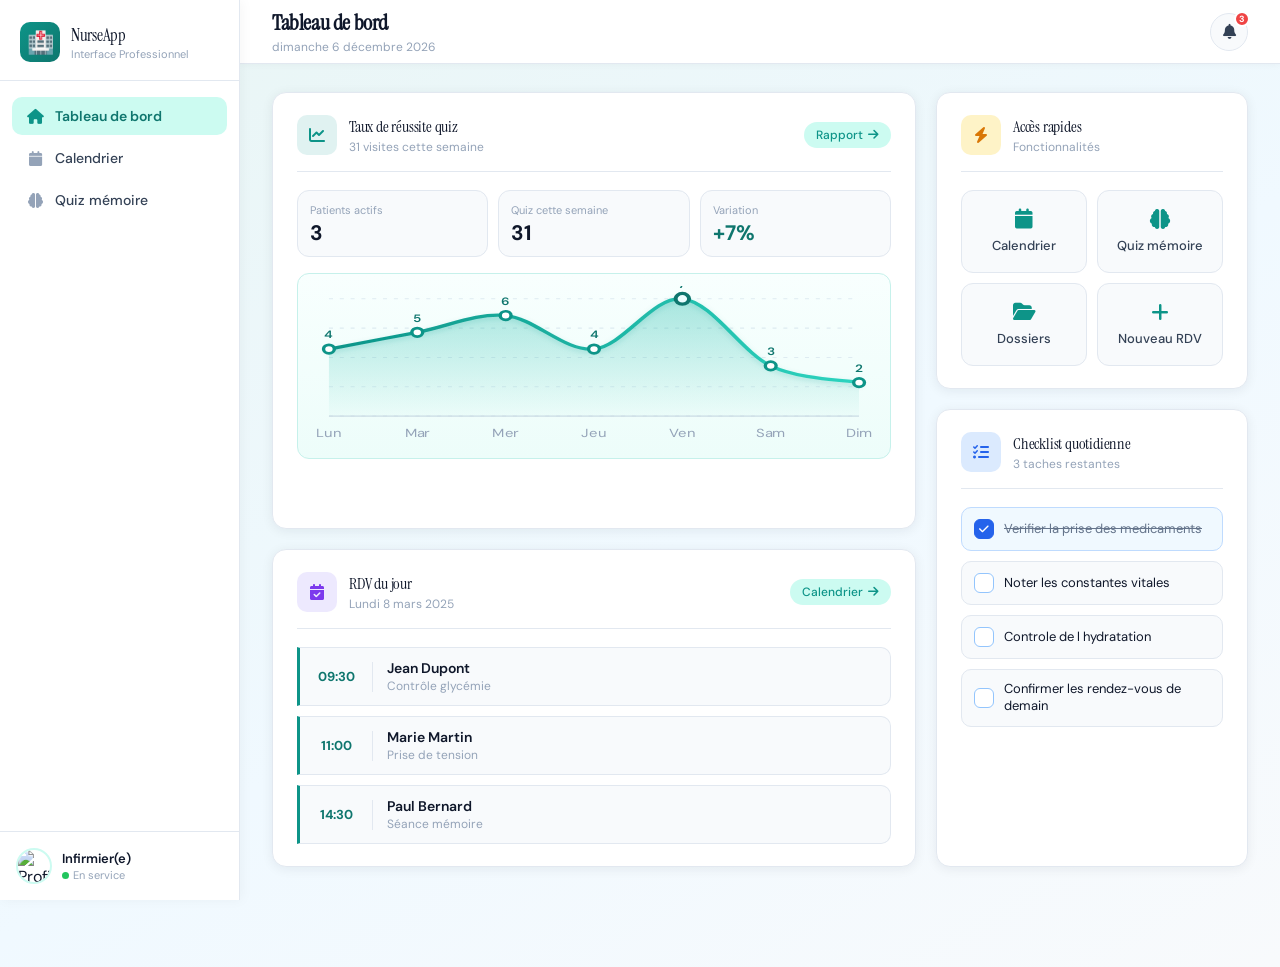
==== dashboard.html @ d8fa6f0f "feat: add patient dashboard with statistics, appointments, and checklist features - Implemented dash" ====
<!doctype html>
<html lang="fr">
  <head>
    <meta charset="UTF-8" />
    <meta name="viewport" content="width=device-width, initial-scale=1.0" />
    <title>Dashboard Infirmier</title>

    <!-- Font Awesome -->
    <link
      rel="stylesheet"
      href="https://cdnjs.cloudflare.com/ajax/libs/font-awesome/6.5.0/css/all.min.css"
    />

    <!-- Google Fonts -->
    <link
      href="https://fonts.googleapis.com/css2?family=Instrument+Serif:ital@0;1&family=DM+Sans:wght@300;400;500;600&display=swap"
      rel="stylesheet"
    />

    <!-- Styles -->
    <link rel="stylesheet" href="dashboard.css" />
    <script src="dashboard.js" defer></script>
  </head>
  <body>
    <!-- ══════════════════════════════════
       SIDEBAR (desktop)
  ══════════════════════════════════ -->
    <aside class="sidebar">
      <div class="sidebar-brand">
        <div class="brand-icon">🏥</div>
        <div>
          <div class="brand-name">NurseApp</div>
          <div class="brand-sub">Interface Professionnel</div>
        </div>
      </div>

      <nav class="sidebar-nav">
        <a class="nav-item active" onclick="goDashboard()">
          <i class="fa-solid fa-house"></i>
          <span>Tableau de bord</span>
        </a>
        <a class="nav-item" onclick="openCalendar()">
          <i class="fa-solid fa-calendar"></i>
          <span>Calendrier</span>
        </a>
        <a class="nav-item" onclick="openQuiz()">
          <i class="fa-solid fa-brain"></i>
          <span>Quiz mémoire</span>
        </a>
      </nav>

      <div class="sidebar-footer">
        <div class="nurse-profile">
          <img src="https://i.pravatar.cc/40?img=10" alt="Profil" />
          <div>
            <div class="nurse-name">Infirmier(e)</div>
            <div class="nurse-status">
              <span class="status-dot"></span>En service
            </div>
          </div>
        </div>
      </div>
    </aside>

    <!-- ══════════════════════════════════
       CONTENU PRINCIPAL
  ══════════════════════════════════ -->
    <div class="main-wrapper">
      <!-- Header -->
      <header class="top-header">
        <div class="header-left">
          <h1 class="page-title">Tableau de bord</h1>
          <div class="page-date" id="currentDate"></div>
        </div>
        <div class="header-right">
          <div class="notif-btn">
            <i class="fa-solid fa-bell"></i>
            <span class="notif-badge">3</span>
          </div>
        </div>
      </header>

      <!-- Contenu scrollable -->
      <main class="dashboard-content">
        <!-- ── Grille principale ── -->
        <div class="dashboard-grid">
          <!-- CARTE STATISTIQUES -->
          <div class="card card-patients">
            <div class="card-header">
              <div class="card-header-left">
                <div class="card-icon-wrap" style="background: #e0f2f1">
                  <i class="fa-solid fa-chart-line" style="color: #0d9488"></i>
                </div>
                <div>
                  <div class="card-title">Taux de réussite quiz</div>
                  <div class="card-sub" id="patientCount">
                    Suivi hebdomadaire
                  </div>
                </div>
              </div>
              <button class="card-action-btn" onclick="openPatientList()">
                Rapport <i class="fa-solid fa-arrow-right"></i>
              </button>
            </div>

            <div class="stats-card-body">
              <div class="stats-kpis">
                <div class="stats-kpi">
                  <div class="stats-kpi-label">Patients actifs</div>
                  <div class="stats-kpi-value" id="statsActivePatients">0</div>
                </div>
                <div class="stats-kpi">
                  <div class="stats-kpi-label">Quiz cette semaine</div>
                  <div class="stats-kpi-value" id="statsWeekVisits">0</div>
                </div>
                <div class="stats-kpi">
                  <div class="stats-kpi-label">Variation</div>
                  <div class="stats-kpi-value" id="statsTrend">0%</div>
                </div>
              </div>
              <div class="stats-graph-wrap">
                <svg
                  class="stats-graph"
                  id="statsGraph"
                  viewBox="0 0 420 150"
                  preserveAspectRatio="none"
                  aria-label="Graphique des visites hebdomadaires"
                >
                  <!-- injecte par JS -->
                </svg>
              </div>
            </div>
          </div>
          <!-- CARTE RDV DU JOUR -->
          <div class="card card-rdv">
            <div class="card-header">
              <div class="card-header-left">
                <div class="card-icon-wrap" style="background: #ede9fe">
                  <i
                    class="fa-solid fa-calendar-check"
                    style="color: #7c3aed"
                  ></i>
                </div>
                <div>
                  <div class="card-title">RDV du jour</div>
                  <div class="card-sub">Lundi 8 mars 2025</div>
                </div>
              </div>
              <button class="card-action-btn" onclick="openCalendar()">
                Calendrier <i class="fa-solid fa-arrow-right"></i>
              </button>
            </div>

            <div class="rdv-list" id="rdvList">
              <!-- injecté par JS -->
            </div>
          </div>

          <!-- CARTE ACCÈS RAPIDES -->
          <div class="card card-shortcuts">
            <div class="card-header">
              <div class="card-header-left">
                <div class="card-icon-wrap" style="background: #fef3c7">
                  <i class="fa-solid fa-bolt" style="color: #d97706"></i>
                </div>
                <div>
                  <div class="card-title">Accès rapides</div>
                  <div class="card-sub">Fonctionnalités</div>
                </div>
              </div>
            </div>
            <div class="shortcuts-grid">
              <button class="shortcut-btn" onclick="openCalendar()">
                <i class="fa-solid fa-calendar"></i>
                <span>Calendrier</span>
              </button>
              <button class="shortcut-btn" onclick="openQuiz()">
                <i class="fa-solid fa-brain"></i>
                <span>Quiz mémoire</span>
              </button>
              <button class="shortcut-btn" onclick="openPatientList()">
                <i class="fa-solid fa-folder-open"></i>
                <span>Dossiers</span>
              </button>
              <button class="shortcut-btn" onclick="openNewRdv()">
                <i class="fa-solid fa-plus"></i>
                <span>Nouveau RDV</span>
              </button>
            </div>
          </div>
          <!-- CARTE CHECKLIST -->
          <div class="card card-alertes">
            <div class="card-header">
              <div class="card-header-left">
                <div class="card-icon-wrap" style="background: #dbeafe">
                  <i class="fa-solid fa-list-check" style="color: #2563eb"></i>
                </div>
                <div>
                  <div class="card-title">Checklist quotidienne</div>
                  <div class="card-sub" id="checklistCount">
                    0 tache restante
                  </div>
                </div>
              </div>
            </div>
            <div class="checklist-list" id="checklistList">
              <!-- injecte par JS -->
            </div>
          </div>
        </div>
        <!-- /.dashboard-grid -->
      </main>
    </div>
    <!-- /.main-wrapper -->

    <!-- ══════════════════════════════════
       NAVIGATION MOBILE (bas d'écran)
  ══════════════════════════════════ -->
    <nav class="mobile-nav">
      <div class="mobile-nav-item active" onclick="goDashboard()">
        <i class="fa-solid fa-house"></i>
        <span>Accueil</span>
      </div>
      <div class="mobile-nav-item" onclick="openCalendar()">
        <i class="fa-solid fa-calendar"></i>
        <span>Calendrier</span>
      </div>
      <div class="mobile-nav-item" onclick="openQuiz()">
        <i class="fa-solid fa-brain"></i>
        <span>Quiz</span>
      </div>
      <div class="mobile-nav-item" onclick="openPatientList()">
        <i class="fa-solid fa-user-group"></i>
        <span>Patients</span>
      </div>
    </nav>

    <!-- Script -->
    <script src="dashboard.js"></script>
  </body>
</html>
---- dashboard.css ----
/* ══════════════════════════════════════════
   VARIABLES GLOBALES
══════════════════════════════════════════ */
:root {
  --teal:       #0d9488;
  --teal-light: #ccfbf1;
  --teal-dark:  #0f766e;
  --navy:       #0f172a;
  --slate:      #334155;
  --muted:      #94a3b8;
  --surface:    #f8fafc;
  --white:      #ffffff;
  --border:     #e2e8f0;
  --red:        #ef4444;
  --purple:     #7c3aed;
  --amber:      #d97706;
  --sidebar-w:  240px;
  --shadow:     0 2px 12px rgba(15,23,42,0.07);
  --shadow-lg:  0 8px 32px rgba(15,23,42,0.12);
  --radius:     14px;
}

/* ══════════════════════════════════════════
   RESET & BASE
══════════════════════════════════════════ */
*, *::before, *::after {
  box-sizing: border-box;
  margin: 0;
  padding: 0;
}

body {
  font-family: 'DM Sans', sans-serif;
  background: linear-gradient(150deg, #e8f5f4 0%, #f0f9ff 55%, #f8fafc 100%);
  min-height: 100vh;
  color: var(--navy);
  display: flex;
}

/* ══════════════════════════════════════════
   SIDEBAR
══════════════════════════════════════════ */
.sidebar {
  width: var(--sidebar-w);
  min-height: 100vh;
  background: var(--white);
  border-right: 1px solid var(--border);
  display: flex;
  flex-direction: column;
  position: fixed;
  top: 0;
  left: 0;
  z-index: 100;
  box-shadow: 2px 0 12px rgba(0,0,0,0.04);
}

/* Marque */
.sidebar-brand {
  display: flex;
  align-items: center;
  gap: 11px;
  padding: 22px 20px 18px;
  border-bottom: 1px solid var(--border);
}

.brand-icon {
  font-size: 22px;
  width: 40px;
  height: 40px;
  background: linear-gradient(135deg, var(--teal), var(--teal-dark));
  border-radius: 10px;
  display: flex;
  align-items: center;
  justify-content: center;
  flex-shrink: 0;
}

.brand-name {
  font-family: 'Instrument Serif', serif;
  font-size: 17px;
  color: var(--navy);
  letter-spacing: -0.3px;
}

.brand-sub {
  font-size: 11px;
  color: var(--muted);
  margin-top: 1px;
}

/* Navigation */
.sidebar-nav {
  flex: 1;
  padding: 16px 12px;
  display: flex;
  flex-direction: column;
  gap: 4px;
}

.nav-item {
  display: flex;
  align-items: center;
  gap: 11px;
  padding: 10px 14px;
  border-radius: 10px;
  font-size: 14px;
  font-weight: 500;
  color: var(--slate);
  cursor: pointer;
  transition: all 0.18s;
  text-decoration: none;
  border: none;
  background: none;
  width: 100%;
  font-family: 'DM Sans', sans-serif;
}
.nav-item i {
  font-size: 15px;
  width: 18px;
  text-align: center;
  color: var(--muted);
  transition: color 0.18s;
}
.nav-item:hover {
  background: var(--surface);
  color: var(--navy);
}
.nav-item:hover i { color: var(--slate); }
.nav-item.active {
  background: var(--teal-light);
  color: var(--teal-dark);
  font-weight: 600;
}
.nav-item.active i { color: var(--teal); }

/* Pied de sidebar */
.sidebar-footer {
  padding: 16px;
  border-top: 1px solid var(--border);
}

.nurse-profile {
  display: flex;
  align-items: center;
  gap: 10px;
}
.nurse-profile img {
  width: 36px;
  height: 36px;
  border-radius: 50%;
  object-fit: cover;
  border: 2px solid var(--teal-light);
}
.nurse-name {
  font-size: 13px;
  font-weight: 600;
  color: var(--navy);
}
.nurse-status {
  font-size: 11px;
  color: var(--muted);
  display: flex;
  align-items: center;
  gap: 4px;
  margin-top: 1px;
}
.status-dot {
  width: 7px;
  height: 7px;
  border-radius: 50%;
  background: #22c55e;
  display: inline-block;
}

/* ══════════════════════════════════════════
   WRAPPER PRINCIPAL
══════════════════════════════════════════ */
.main-wrapper {
  margin-left: var(--sidebar-w);
  flex: 1;
  display: flex;
  flex-direction: column;
  min-height: 100vh;
}

/* ══════════════════════════════════════════
   HEADER
══════════════════════════════════════════ */
.top-header {
  background: var(--white);
  border-bottom: 1px solid var(--border);
  height: 64px;
  padding: 0 32px;
  display: flex;
  align-items: center;
  justify-content: space-between;
  position: sticky;
  top: 0;
  z-index: 50;
  box-shadow: 0 1px 8px rgba(0,0,0,0.04);
}

.page-title {
  font-family: 'Instrument Serif', serif;
  font-size: 22px;
  color: var(--navy);
  letter-spacing: -0.4px;
}

.page-date {
  font-size: 12px;
  color: var(--muted);
  margin-top: 2px;
}

.notif-btn {
  position: relative;
  width: 38px;
  height: 38px;
  background: var(--surface);
  border: 1px solid var(--border);
  border-radius: 50%;
  display: flex;
  align-items: center;
  justify-content: center;
  cursor: pointer;
  font-size: 15px;
  color: var(--slate);
  transition: all 0.18s;
}
.notif-btn:hover {
  background: var(--teal-light);
  border-color: var(--teal);
  color: var(--teal);
}
.notif-badge {
  position: absolute;
  top: -3px;
  right: -3px;
  width: 16px;
  height: 16px;
  background: var(--red);
  color: white;
  border-radius: 50%;
  font-size: 9px;
  font-weight: 700;
  display: flex;
  align-items: center;
  justify-content: center;
  border: 2px solid var(--white);
}

/* ══════════════════════════════════════════
   CONTENU DU DASHBOARD
══════════════════════════════════════════ */
.dashboard-content {
  flex: 1;
  padding: 28px 32px 100px;
  display: flex;
  flex-direction: column;
  gap: 24px;
}

/* ── Rangée de stats ── */
.stats-row {
  display: grid;
  grid-template-columns: repeat(4, 1fr);
  gap: 14px;
}

.stat-pill {
  background: var(--white);
  border: 1px solid var(--border);
  border-radius: var(--radius);
  padding: 16px 18px;
  display: flex;
  align-items: center;
  gap: 14px;
  box-shadow: var(--shadow);
  animation: fadeUp 0.4s ease both;
  transition: box-shadow 0.2s, transform 0.2s;
}
.stat-pill:hover {
  box-shadow: var(--shadow-lg);
  transform: translateY(-2px);
}
.stat-pill:nth-child(1) { animation-delay: 0.05s; }
.stat-pill:nth-child(2) { animation-delay: 0.10s; }
.stat-pill:nth-child(3) { animation-delay: 0.15s; }
.stat-pill:nth-child(4) { animation-delay: 0.20s; }

.stat-pill-icon {
  width: 42px;
  height: 42px;
  border-radius: 10px;
  display: flex;
  align-items: center;
  justify-content: center;
  font-size: 16px;
  flex-shrink: 0;
}
.stat-pill-value {
  font-size: 22px;
  font-weight: 700;
  color: var(--navy);
  line-height: 1;
}
.stat-pill-label {
  font-size: 11px;
  color: var(--muted);
  margin-top: 3px;
}

/* ── Grille des cartes ── */
.dashboard-grid {
  display: grid;
  grid-template-columns: repeat(6, minmax(0, 1fr));
  grid-auto-rows: minmax(120px, auto);
  gap: 20px;
  grid-auto-flow: dense;
}

.card-patients {
  grid-column: span 4;
  grid-row: span 2;
}

.card-rdv {
  grid-column: span 4;
}

.card-shortcuts {
  grid-column: span 2;
}

.card-alertes {
  grid-column: span 2;
  grid-row: span 2;
}

/* ══════════════════════════════════════════
   CARTES GÉNÉRIQUES
══════════════════════════════════════════ */
.card {
  background: var(--white);
  border: 1px solid var(--border);
  border-radius: var(--radius);
  box-shadow: var(--shadow);
  padding: 22px 24px;
  animation: fadeUp 0.45s ease both;
  transition: box-shadow 0.2s;
}
.card:hover { box-shadow: var(--shadow-lg); }

.card-patients    { animation-delay: 0.10s; }
.card-rdv         { animation-delay: 0.15s; }
.card-shortcuts   { animation-delay: 0.20s; }
.card-alertes     { animation-delay: 0.25s; }

@keyframes fadeUp {
  from { opacity: 0; transform: translateY(18px); }
  to   { opacity: 1; transform: none; }
}

/* En-tête de carte */
.card-header {
  display: flex;
  align-items: center;
  justify-content: space-between;
  margin-bottom: 18px;
  padding-bottom: 16px;
  border-bottom: 1px solid var(--border);
}
.card-header-left {
  display: flex;
  align-items: center;
  gap: 12px;
}
.card-icon-wrap {
  width: 40px;
  height: 40px;
  border-radius: 10px;
  display: flex;
  align-items: center;
  justify-content: center;
  font-size: 16px;
  flex-shrink: 0;
}
.card-title {
  font-family: 'Instrument Serif', serif;
  font-size: 16px;
  color: var(--navy);
  letter-spacing: -0.2px;
}
.card-sub {
  font-size: 12px;
  color: var(--muted);
  margin-top: 2px;
}

.card-action-btn {
  display: inline-flex;
  align-items: center;
  gap: 5px;
  font-family: 'DM Sans', sans-serif;
  font-size: 12px;
  font-weight: 500;
  color: var(--teal);
  background: var(--teal-light);
  border: none;
  border-radius: 20px;
  padding: 5px 12px;
  cursor: pointer;
  transition: all 0.18s;
}
.card-action-btn:hover {
  background: var(--teal);
  color: white;
}

/* ══════════════════════════════════════════
   CARTE PATIENTS
══════════════════════════════════════════ */
.patient-list {
  display: flex;
  flex-direction: column;
  gap: 10px;
}

.patient-item {
  display: flex;
  align-items: center;
  gap: 12px;
  padding: 11px 14px;
  background: var(--surface);
  border: 1px solid var(--border);
  border-radius: 10px;
  cursor: pointer;
  transition: all 0.18s;
}
.patient-item:hover {
  background: var(--teal-light);
  border-color: var(--teal);
  transform: translateX(3px);
}

.patient-item img {
  width: 38px;
  height: 38px;
  border-radius: 50%;
  object-fit: cover;
  border: 2px solid var(--white);
  box-shadow: 0 1px 4px rgba(0,0,0,0.1);
  flex-shrink: 0;
}

.patient-item-info { flex: 1; }
.patient-item-name {
  font-size: 14px;
  font-weight: 600;
  color: var(--navy);
}
.patient-item-detail {
  font-size: 12px;
  color: var(--muted);
  margin-top: 1px;
}

.patient-item-badge {
  font-size: 11px;
  font-weight: 500;
  padding: 3px 9px;
  border-radius: 20px;
  background: var(--teal-light);
  color: var(--teal-dark);
  flex-shrink: 0;
}

/* ══════════════════════════════════════════
   CARTE RDV
══════════════════════════════════════════ */
.rdv-list {
  display: flex;
  flex-direction: column;
  gap: 10px;
}

.rdv-item {
  display: flex;
  align-items: center;
  gap: 14px;
  padding: 11px 14px;
  background: var(--surface);
  border: 1px solid var(--border);
  border-left: 3px solid var(--teal);
  border-radius: 0 10px 10px 0;
  transition: all 0.18s;
}
.rdv-item:hover {
  background: var(--teal-light);
  transform: translateX(3px);
}

.rdv-time {
  font-size: 13px;
  font-weight: 700;
  color: var(--teal-dark);
  min-width: 44px;
  text-align: center;
}

.rdv-divider {
  width: 1px;
  height: 30px;
  background: var(--border);
  flex-shrink: 0;
}

.rdv-info { flex: 1; }
.rdv-patient {
  font-size: 14px;
  font-weight: 600;
  color: var(--navy);
}
.rdv-type {
  font-size: 12px;
  color: var(--muted);
  margin-top: 1px;
}

/* ══════════════════════════════════════════
   CARTE ACCÈS RAPIDES
══════════════════════════════════════════ */
.shortcuts-grid {
  display: grid;
  grid-template-columns: 1fr 1fr;
  gap: 10px;
}

.shortcut-btn {
  display: flex;
  flex-direction: column;
  align-items: center;
  justify-content: center;
  gap: 8px;
  padding: 18px 10px;
  background: var(--surface);
  border: 1px solid var(--border);
  border-radius: 12px;
  cursor: pointer;
  font-family: 'DM Sans', sans-serif;
  font-size: 13px;
  font-weight: 500;
  color: var(--slate);
  transition: all 0.18s;
}
.shortcut-btn i {
  font-size: 20px;
  color: var(--teal);
  transition: transform 0.2s;
}
.shortcut-btn:hover {
  background: var(--teal-light);
  border-color: var(--teal);
  color: var(--teal-dark);
}
.shortcut-btn:hover i {
  transform: scale(1.15);
}

/* ══════════════════════════════════════════
   CARTE ALERTES
══════════════════════════════════════════ */
.alerte-list {
  display: flex;
  flex-direction: column;
  gap: 10px;
}

.alerte-item {
  display: flex;
  align-items: flex-start;
  gap: 12px;
  padding: 12px 14px;
  border-radius: 10px;
  border: 1px solid;
}
.alerte-item.alerte-rouge {
  background: #fef2f2;
  border-color: #fecaca;
}
.alerte-item.alerte-amber {
  background: #fffbeb;
  border-color: #fde68a;
}

.alerte-dot {
  width: 8px;
  height: 8px;
  border-radius: 50%;
  flex-shrink: 0;
  margin-top: 5px;
}
.alerte-rouge .alerte-dot { background: var(--red); }
.alerte-amber .alerte-dot { background: var(--amber); }

.alerte-text {
  font-size: 13px;
  font-weight: 600;
  color: var(--navy);
}
.alerte-sub {
  font-size: 12px;
  color: var(--muted);
  margin-top: 2px;
}

/* ══════════════════════════════════════════
   NAVIGATION MOBILE
══════════════════════════════════════════ */
.mobile-nav {
  display: none;
  position: fixed;
  bottom: 0;
  left: 0;
  right: 0;
  background: var(--white);
  border-top: 1px solid var(--border);
  padding: 10px 0 env(safe-area-inset-bottom, 10px);
  z-index: 200;
  box-shadow: 0 -4px 20px rgba(0,0,0,0.08);
}

.mobile-nav-item {
  display: flex;
  flex-direction: column;
  align-items: center;
  gap: 3px;
  padding: 6px 12px;
  cursor: pointer;
  font-size: 10px;
  font-weight: 500;
  color: var(--muted);
  transition: color 0.18s;
  flex: 1;
}
.mobile-nav-item i {
  font-size: 18px;
  transition: transform 0.2s;
}
.mobile-nav-item.active { color: var(--teal); }
.mobile-nav-item:active i { transform: scale(0.9); }

/* ══════════════════════════════════════════
   RESPONSIVE
══════════════════════════════════════════ */
@media (max-width: 900px) {
  .stats-row {
    grid-template-columns: repeat(2, 1fr);
  }
  .dashboard-grid {
    grid-template-columns: repeat(4, minmax(0, 1fr));
  }
  .card-patients,
  .card-rdv {
    grid-column: span 4;
    grid-row: span 1;
  }
  .card-shortcuts,
  .card-alertes {
    grid-column: span 2;
    grid-row: span 1;
  }
}

@media (max-width: 640px) {
  .sidebar { display: none; }

  .main-wrapper { margin-left: 0; }

  .top-header { padding: 0 16px; }

  .dashboard-content {
    padding: 20px 16px 90px;
  }

  .stats-row {
    grid-template-columns: repeat(2, 1fr);
    gap: 10px;
  }

  .dashboard-grid {
    grid-template-columns: 1fr;
  }

  .card-patients,
  .card-rdv,
  .card-shortcuts,
  .card-alertes {
    grid-column: span 1;
    grid-row: span 1;
  }

  .mobile-nav {
    display: flex;
  }
}

/* Statistics card */
.stats-card-body {
  display: flex;
  flex-direction: column;
  gap: 16px;
}

.stats-kpis {
  display: grid;
  grid-template-columns: repeat(3, minmax(0, 1fr));
  gap: 10px;
}

.stats-kpi {
  background: var(--surface);
  border: 1px solid var(--border);
  border-radius: 12px;
  padding: 12px;
}

.stats-kpi-label {
  font-size: 11px;
  color: var(--muted);
}

.stats-kpi-value {
  font-size: 21px;
  font-weight: 700;
  color: var(--navy);
  margin-top: 6px;
  line-height: 1;
}

.stats-kpi-value.positive {
  color: var(--teal-dark);
}

.stats-graph-wrap {
  background: linear-gradient(180deg, #f8fffe 0%, #edfdfa 100%);
  border: 1px solid #c6f1eb;
  border-radius: 12px;
  padding: 12px;
}

.stats-graph {
  width: 100%;
  height: 160px;
  display: block;
}

.stats-grid-line {
  stroke: #deebf1;
  stroke-width: 1;
  stroke-dasharray: 3 5;
}

.stats-area {
  fill: url(#statsAreaGradient);
}

.stats-baseline {
  stroke: #cddce5;
  stroke-width: 1.1;
}

.stats-line {
  fill: none;
  stroke: url(#statsLineGradient);
  stroke-width: 3;
  stroke-linecap: round;
  stroke-linejoin: round;
  filter: url(#statsLineGlow);
  stroke-dasharray: 520;
  stroke-dashoffset: 520;
  animation: drawLine 1.2s ease forwards;
}

.stats-point {
  fill: var(--white);
  stroke: var(--teal);
  stroke-width: 2.5;
}

.stats-point-peak {
  fill: #ecfeff;
  stroke: #0f766e;
  stroke-width: 3;
}

.stats-value {
  fill: #0f766e;
  font-size: 10px;
  font-weight: 600;
  font-family: 'DM Sans', sans-serif;
}

.stats-label {
  fill: var(--muted);
  font-size: 11px;
  font-family: 'DM Sans', sans-serif;
}

@keyframes drawLine {
  to {
    stroke-dashoffset: 0;
  }
}

@media (max-width: 900px) {
  .stats-kpis {
    grid-template-columns: repeat(3, minmax(0, 1fr));
  }
}

@media (max-width: 640px) {
  .stats-kpis {
    grid-template-columns: 1fr;
  }
}

/* Checklist quotidienne */
.checklist-list {
  display: flex;
  flex-direction: column;
  gap: 10px;
}

.checklist-item {
  display: flex;
  align-items: center;
  gap: 10px;
  padding: 11px 12px;
  border: 1px solid var(--border);
  border-radius: 10px;
  background: var(--surface);
  cursor: pointer;
  transition: all 0.18s;
}

.checklist-item:hover {
  border-color: #93c5fd;
  background: #eff6ff;
}

.checklist-item input {
  position: absolute;
  opacity: 0;
  pointer-events: none;
}

.checklist-mark {
  width: 20px;
  height: 20px;
  border-radius: 6px;
  border: 1.5px solid #93c5fd;
  color: transparent;
  background: #ffffff;
  display: inline-flex;
  align-items: center;
  justify-content: center;
  font-size: 11px;
  flex-shrink: 0;
  transition: all 0.18s;
}

.checklist-text {
  font-size: 13px;
  color: var(--navy);
  line-height: 1.3;
}

.checklist-item.done {
  border-color: #bfdbfe;
  background: #f0f9ff;
}

.checklist-item.done .checklist-mark {
  background: #2563eb;
  border-color: #2563eb;
  color: #ffffff;
}

.checklist-item.done .checklist-text {
  color: #64748b;
  text-decoration: line-through;
}
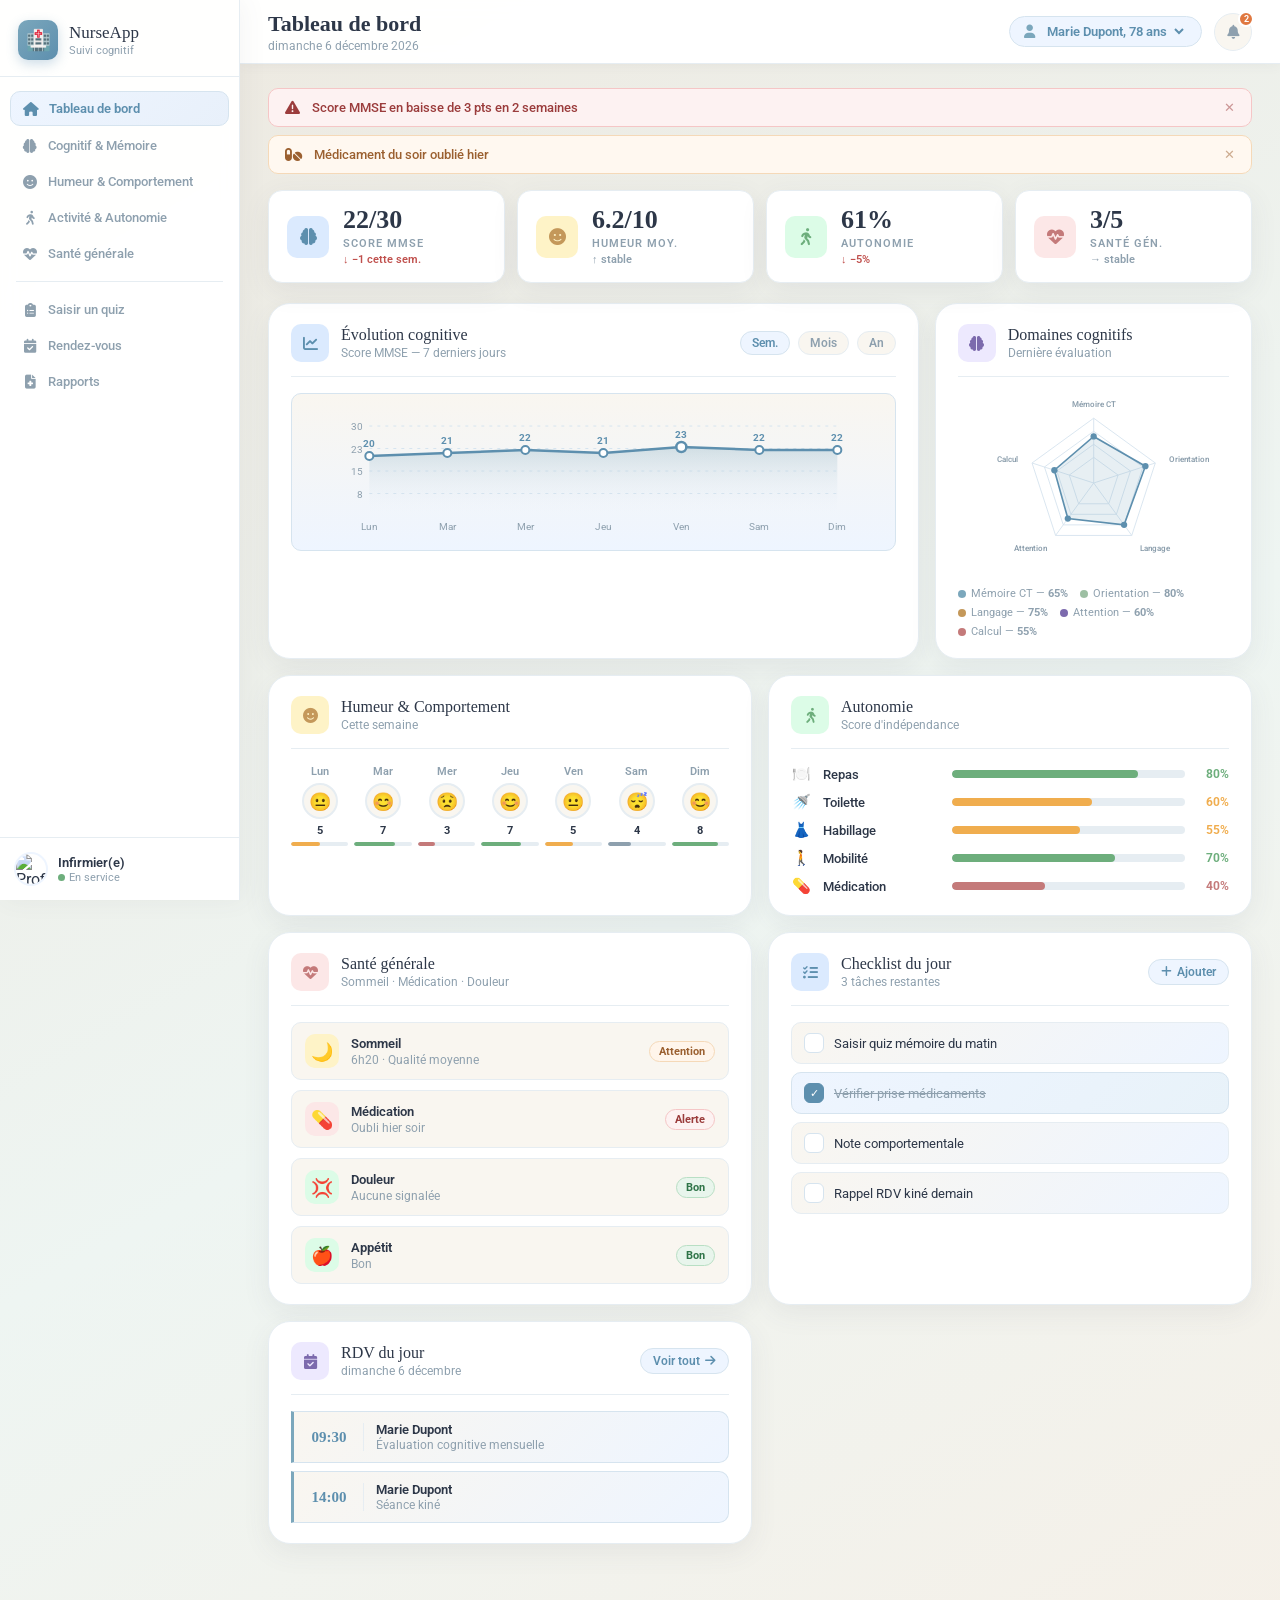
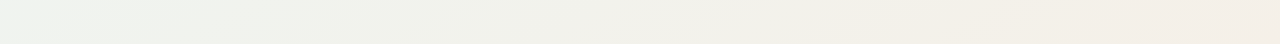
==== commit eea71f36: "init commit" ====
--- a/dashboard.html
+++ b/dashboard.html
@@ -1,241 +1,307 @@
 <!doctype html>
 <html lang="fr">
-  <head>
-    <meta charset="UTF-8" />
-    <meta name="viewport" content="width=device-width, initial-scale=1.0" />
-    <title>Dashboard Infirmier</title>
-
-    <!-- Font Awesome -->
-    <link
-      rel="stylesheet"
-      href="https://cdnjs.cloudflare.com/ajax/libs/font-awesome/6.5.0/css/all.min.css"
-    />
-
-    <!-- Google Fonts -->
-    <link
-      href="https://fonts.googleapis.com/css2?family=Instrument+Serif:ital@0;1&family=DM+Sans:wght@300;400;500;600&display=swap"
-      rel="stylesheet"
-    />
-
-    <!-- Styles -->
-    <link rel="stylesheet" href="dashboard.css" />
-    <script src="dashboard.js" defer></script>
-  </head>
-  <body>
-    <!-- ══════════════════════════════════
-       SIDEBAR (desktop)
+<head>
+  <meta charset="UTF-8" />
+  <meta name="viewport" content="width=device-width, initial-scale=1.0" />
+  <title>NurseApp — Suivi Patient</title>
+  <link rel="stylesheet" href="https://cdnjs.cloudflare.com/ajax/libs/font-awesome/6.5.0/css/all.min.css" />
+  <link href="https://fonts.googleapis.com/css2?family=Roboto:wght@400;500;600;700&display=swap" rel="stylesheet" />
+  <link rel="stylesheet" href="dashboard.css" />
+</head>
+<body>
+
+  <!-- ══════════════════════════════════
+       SIDEBAR
   ══════════════════════════════════ -->
-    <aside class="sidebar">
-      <div class="sidebar-brand">
-        <div class="brand-icon">🏥</div>
+  <aside class="sidebar">
+    <div class="sidebar-brand">
+      <div class="brand-icon">🏥</div>
+      <div>
+        <div class="brand-name">NurseApp</div>
+        <div class="brand-sub">Suivi cognitif</div>
+      </div>
+    </div>
+
+    <nav class="sidebar-nav">
+      <a class="nav-item active" onclick="showSection('dashboard')">
+        <i class="fa-solid fa-house"></i><span>Tableau de bord</span>
+      </a>
+      <a class="nav-item" onclick="showSection('cognitif')">
+        <i class="fa-solid fa-brain"></i><span>Cognitif & Mémoire</span>
+      </a>
+      <a class="nav-item" onclick="showSection('humeur')">
+        <i class="fa-solid fa-face-smile"></i><span>Humeur & Comportement</span>
+      </a>
+      <a class="nav-item" onclick="showSection('activite')">
+        <i class="fa-solid fa-person-walking"></i><span>Activité & Autonomie</span>
+      </a>
+      <a class="nav-item" onclick="showSection('sante')">
+        <i class="fa-solid fa-heart-pulse"></i><span>Santé générale</span>
+      </a>
+      <div class="nav-separator"></div>
+      <a class="nav-item" onclick="showSection('quiz')">
+        <i class="fa-solid fa-clipboard-list"></i><span>Saisir un quiz</span>
+      </a>
+      <a class="nav-item" onclick="showSection('rdv')">
+        <i class="fa-solid fa-calendar-check"></i><span>Rendez-vous</span>
+      </a>
+      <a class="nav-item" onclick="showSection('rapports')">
+        <i class="fa-solid fa-file-medical"></i><span>Rapports</span>
+      </a>
+    </nav>
+
+    <div class="sidebar-footer">
+      <div class="nurse-profile">
+        <img src="https://i.pravatar.cc/40?img=10" alt="Profil" />
         <div>
-          <div class="brand-name">NurseApp</div>
-          <div class="brand-sub">Interface Professionnel</div>
+          <div class="nurse-name">Infirmier(e)</div>
+          <div class="nurse-status"><span class="status-dot"></span>En service</div>
         </div>
       </div>
-
-      <nav class="sidebar-nav">
-        <a class="nav-item active" onclick="goDashboard()">
-          <i class="fa-solid fa-house"></i>
-          <span>Tableau de bord</span>
-        </a>
-        <a class="nav-item" onclick="openCalendar()">
-          <i class="fa-solid fa-calendar"></i>
-          <span>Calendrier</span>
-        </a>
-        <a class="nav-item" onclick="openQuiz()">
-          <i class="fa-solid fa-brain"></i>
-          <span>Quiz mémoire</span>
-        </a>
-      </nav>
-
-      <div class="sidebar-footer">
-        <div class="nurse-profile">
-          <img src="https://i.pravatar.cc/40?img=10" alt="Profil" />
-          <div>
-            <div class="nurse-name">Infirmier(e)</div>
-            <div class="nurse-status">
-              <span class="status-dot"></span>En service
-            </div>
-          </div>
-        </div>
-      </div>
-    </aside>
-
-    <!-- ══════════════════════════════════
+    </div>
+  </aside>
+
+  <!-- ══════════════════════════════════
        CONTENU PRINCIPAL
   ══════════════════════════════════ -->
-    <div class="main-wrapper">
-      <!-- Header -->
-      <header class="top-header">
-        <div class="header-left">
-          <h1 class="page-title">Tableau de bord</h1>
-          <div class="page-date" id="currentDate"></div>
-        </div>
-        <div class="header-right">
-          <div class="notif-btn">
-            <i class="fa-solid fa-bell"></i>
-            <span class="notif-badge">3</span>
-          </div>
-        </div>
-      </header>
-
-      <!-- Contenu scrollable -->
-      <main class="dashboard-content">
-        <!-- ── Grille principale ── -->
-        <div class="dashboard-grid">
-          <!-- CARTE STATISTIQUES -->
-          <div class="card card-patients">
-            <div class="card-header">
-              <div class="card-header-left">
-                <div class="card-icon-wrap" style="background: #e0f2f1">
-                  <i class="fa-solid fa-chart-line" style="color: #0d9488"></i>
-                </div>
-                <div>
-                  <div class="card-title">Taux de réussite quiz</div>
-                  <div class="card-sub" id="patientCount">
-                    Suivi hebdomadaire
-                  </div>
-                </div>
-              </div>
-              <button class="card-action-btn" onclick="openPatientList()">
-                Rapport <i class="fa-solid fa-arrow-right"></i>
+  <div class="main-wrapper">
+    <header class="top-header">
+      <div class="header-left">
+        <h1 class="page-title" id="pageTitle">Tableau de bord</h1>
+        <div class="page-date" id="currentDate"></div>
+      </div>
+      <div class="header-right" style="display:flex;align-items:center;gap:12px">
+        <!-- Sélecteur patient -->
+        <div class="patient-selector">
+          <i class="fa-solid fa-user" style="color:var(--blue);font-size:13px"></i>
+          <select id="patientSelect" onchange="selectPatient(this.value)">
+            <option value="0">Marie Dupont, 78 ans</option>
+            <option value="1">Jean Martin, 82 ans</option>
+            <option value="2">Yvette Bonnet, 74 ans</option>
+          </select>
+        </div>
+        <div class="notif-btn" id="notifBtn">
+          <i class="fa-solid fa-bell"></i>
+          <span class="notif-badge" id="notifCount">3</span>
+        </div>
+      </div>
+    </header>
+
+    <main class="dashboard-content">
+
+      <!-- ═══ SECTION DASHBOARD ═══ -->
+      <section id="sec-dashboard" class="section active">
+
+        <!-- Bandeau alertes -->
+        <div class="alert-banner" id="alertBanner"></div>
+
+        <!-- KPIs globaux -->
+        <div class="kpi-row" id="kpiRow"></div>
+
+        <!-- Grille principale -->
+        <div class="main-grid">
+
+          <!-- Graphique cognitif -->
+          <div class="card span-4">
+            <div class="card-header">
+              <div class="card-header-left">
+                <div class="card-icon-wrap" style="background:#dbeafe">
+                  <i class="fa-solid fa-chart-line" style="color:#5d8fae"></i>
+                </div>
+                <div>
+                  <div class="card-title">Évolution cognitive</div>
+                  <div class="card-sub">Score MMSE — 7 derniers jours</div>
+                </div>
+              </div>
+              <div style="display:flex;gap:8px">
+                <button class="period-btn active" onclick="setPeriod('week',this)">Sem.</button>
+                <button class="period-btn" onclick="setPeriod('month',this)">Mois</button>
+                <button class="period-btn" onclick="setPeriod('year',this)">An</button>
+              </div>
+            </div>
+            <div class="stats-graph-wrap">
+              <svg class="stats-graph" id="cogGraph" viewBox="0 0 520 140" aria-label="Évolution score cognitif"></svg>
+            </div>
+          </div>
+
+          <!-- Radar domaines cognitifs -->
+          <div class="card span-2">
+            <div class="card-header">
+              <div class="card-header-left">
+                <div class="card-icon-wrap" style="background:#ede9fe">
+                  <i class="fa-solid fa-brain" style="color:#7c6aad"></i>
+                </div>
+                <div>
+                  <div class="card-title">Domaines cognitifs</div>
+                  <div class="card-sub">Dernière évaluation</div>
+                </div>
+              </div>
+            </div>
+            <svg id="radarChart" viewBox="0 0 200 200" style="width:100%;max-height:180px"></svg>
+            <div class="radar-legend" id="radarLegend"></div>
+          </div>
+
+          <!-- Humeur semaine -->
+          <div class="card span-3">
+            <div class="card-header">
+              <div class="card-header-left">
+                <div class="card-icon-wrap" style="background:#fef3c7">
+                  <i class="fa-solid fa-face-smile" style="color:#c4985a"></i>
+                </div>
+                <div>
+                  <div class="card-title">Humeur & Comportement</div>
+                  <div class="card-sub">Cette semaine</div>
+                </div>
+              </div>
+            </div>
+            <div class="mood-week" id="moodWeek"></div>
+          </div>
+
+          <!-- Autonomie / jauge -->
+          <div class="card span-3">
+            <div class="card-header">
+              <div class="card-header-left">
+                <div class="card-icon-wrap" style="background:#dcfce7">
+                  <i class="fa-solid fa-person-walking" style="color:#6dae7c"></i>
+                </div>
+                <div>
+                  <div class="card-title">Autonomie</div>
+                  <div class="card-sub">Score d'indépendance</div>
+                </div>
+              </div>
+            </div>
+            <div class="autonomy-grid" id="autonomyGrid"></div>
+          </div>
+
+          <!-- Santé générale -->
+          <div class="card span-3">
+            <div class="card-header">
+              <div class="card-header-left">
+                <div class="card-icon-wrap" style="background:#fce7e7">
+                  <i class="fa-solid fa-heart-pulse" style="color:#c47a7a"></i>
+                </div>
+                <div>
+                  <div class="card-title">Santé générale</div>
+                  <div class="card-sub">Sommeil · Médication · Douleur</div>
+                </div>
+              </div>
+            </div>
+            <div class="health-list" id="healthList"></div>
+          </div>
+
+          <!-- Checklist + Notes -->
+          <div class="card span-3">
+            <div class="card-header">
+              <div class="card-header-left">
+                <div class="card-icon-wrap" style="background:#dbeafe">
+                  <i class="fa-solid fa-list-check" style="color:#5d8fae"></i>
+                </div>
+                <div>
+                  <div class="card-title">Checklist du jour</div>
+                  <div class="card-sub" id="checklistSub">—</div>
+                </div>
+              </div>
+              <button class="card-action-btn" onclick="addChecklist()">
+                <i class="fa-solid fa-plus"></i> Ajouter
               </button>
             </div>
-
-            <div class="stats-card-body">
-              <div class="stats-kpis">
-                <div class="stats-kpi">
-                  <div class="stats-kpi-label">Patients actifs</div>
-                  <div class="stats-kpi-value" id="statsActivePatients">0</div>
-                </div>
-                <div class="stats-kpi">
-                  <div class="stats-kpi-label">Quiz cette semaine</div>
-                  <div class="stats-kpi-value" id="statsWeekVisits">0</div>
-                </div>
-                <div class="stats-kpi">
-                  <div class="stats-kpi-label">Variation</div>
-                  <div class="stats-kpi-value" id="statsTrend">0%</div>
-                </div>
-              </div>
-              <div class="stats-graph-wrap">
-                <svg
-                  class="stats-graph"
-                  id="statsGraph"
-                  viewBox="0 0 420 150"
-                  preserveAspectRatio="none"
-                  aria-label="Graphique des visites hebdomadaires"
-                >
-                  <!-- injecte par JS -->
-                </svg>
-              </div>
-            </div>
-          </div>
-          <!-- CARTE RDV DU JOUR -->
-          <div class="card card-rdv">
-            <div class="card-header">
-              <div class="card-header-left">
-                <div class="card-icon-wrap" style="background: #ede9fe">
-                  <i
-                    class="fa-solid fa-calendar-check"
-                    style="color: #7c3aed"
-                  ></i>
+            <div class="checklist-list" id="checklistList"></div>
+          </div>
+
+          <!-- RDV du jour -->
+          <div class="card span-3">
+            <div class="card-header">
+              <div class="card-header-left">
+                <div class="card-icon-wrap" style="background:#ede9fe">
+                  <i class="fa-solid fa-calendar-check" style="color:#7c6aad"></i>
                 </div>
                 <div>
                   <div class="card-title">RDV du jour</div>
-                  <div class="card-sub">Lundi 8 mars 2025</div>
-                </div>
-              </div>
-              <button class="card-action-btn" onclick="openCalendar()">
-                Calendrier <i class="fa-solid fa-arrow-right"></i>
+                  <div class="card-sub" id="rdvDate">—</div>
+                </div>
+              </div>
+              <button class="card-action-btn" onclick="showSection('rdv')">
+                Voir tout <i class="fa-solid fa-arrow-right"></i>
               </button>
             </div>
-
-            <div class="rdv-list" id="rdvList">
-              <!-- injecté par JS -->
-            </div>
-          </div>
-
-          <!-- CARTE ACCÈS RAPIDES -->
-          <div class="card card-shortcuts">
-            <div class="card-header">
-              <div class="card-header-left">
-                <div class="card-icon-wrap" style="background: #fef3c7">
-                  <i class="fa-solid fa-bolt" style="color: #d97706"></i>
-                </div>
-                <div>
-                  <div class="card-title">Accès rapides</div>
-                  <div class="card-sub">Fonctionnalités</div>
-                </div>
-              </div>
-            </div>
-            <div class="shortcuts-grid">
-              <button class="shortcut-btn" onclick="openCalendar()">
-                <i class="fa-solid fa-calendar"></i>
-                <span>Calendrier</span>
-              </button>
-              <button class="shortcut-btn" onclick="openQuiz()">
-                <i class="fa-solid fa-brain"></i>
-                <span>Quiz mémoire</span>
-              </button>
-              <button class="shortcut-btn" onclick="openPatientList()">
-                <i class="fa-solid fa-folder-open"></i>
-                <span>Dossiers</span>
-              </button>
-              <button class="shortcut-btn" onclick="openNewRdv()">
-                <i class="fa-solid fa-plus"></i>
-                <span>Nouveau RDV</span>
-              </button>
-            </div>
-          </div>
-          <!-- CARTE CHECKLIST -->
-          <div class="card card-alertes">
-            <div class="card-header">
-              <div class="card-header-left">
-                <div class="card-icon-wrap" style="background: #dbeafe">
-                  <i class="fa-solid fa-list-check" style="color: #2563eb"></i>
-                </div>
-                <div>
-                  <div class="card-title">Checklist quotidienne</div>
-                  <div class="card-sub" id="checklistCount">
-                    0 tache restante
-                  </div>
-                </div>
-              </div>
-            </div>
-            <div class="checklist-list" id="checklistList">
-              <!-- injecte par JS -->
-            </div>
-          </div>
-        </div>
-        <!-- /.dashboard-grid -->
-      </main>
-    </div>
-    <!-- /.main-wrapper -->
-
-    <!-- ══════════════════════════════════
-       NAVIGATION MOBILE (bas d'écran)
-  ══════════════════════════════════ -->
-    <nav class="mobile-nav">
-      <div class="mobile-nav-item active" onclick="goDashboard()">
-        <i class="fa-solid fa-house"></i>
-        <span>Accueil</span>
-      </div>
-      <div class="mobile-nav-item" onclick="openCalendar()">
-        <i class="fa-solid fa-calendar"></i>
-        <span>Calendrier</span>
-      </div>
-      <div class="mobile-nav-item" onclick="openQuiz()">
-        <i class="fa-solid fa-brain"></i>
-        <span>Quiz</span>
-      </div>
-      <div class="mobile-nav-item" onclick="openPatientList()">
-        <i class="fa-solid fa-user-group"></i>
-        <span>Patients</span>
-      </div>
-    </nav>
-
-    <!-- Script -->
-    <script src="dashboard.js"></script>
-  </body>
-</html>
+            <div class="rdv-list" id="rdvList"></div>
+          </div>
+
+        </div>
+      </section>
+
+      <!-- ═══ SECTION QUIZ ═══ -->
+      <section id="sec-quiz" class="section">
+        <div class="section-header-row">
+          <h2 class="section-h2">Saisir un quiz</h2>
+          <div style="display:flex;gap:8px">
+            <select class="form-select" id="quizType">
+              <option>MMSE — Mémoire globale</option>
+              <option>GDS — Dépression gériatrique</option>
+              <option>Barthel — Autonomie</option>
+              <option>NPI — Comportement</option>
+            </select>
+          </div>
+        </div>
+        <div class="quiz-grid" id="quizGrid"></div>
+        <div style="margin-top:16px;display:flex;gap:12px;justify-content:flex-end">
+          <button class="btn-secondary" onclick="resetQuiz()">Réinitialiser</button>
+          <button class="btn-primary" onclick="saveQuiz()">
+            <i class="fa-solid fa-floppy-disk"></i> Enregistrer
+          </button>
+        </div>
+      </section>
+
+      <!-- ═══ SECTION RAPPORTS ═══ -->
+      <section id="sec-rapports" class="section">
+        <div class="section-header-row">
+          <h2 class="section-h2">Rapports</h2>
+          <div style="display:flex;gap:8px;align-items:center">
+            <select class="form-select" id="reportPeriod">
+              <option>7 derniers jours</option>
+              <option>30 derniers jours</option>
+              <option>3 derniers mois</option>
+            </select>
+            <button class="btn-primary" onclick="exportReport()">
+              <i class="fa-solid fa-download"></i> Exporter PDF
+            </button>
+          </div>
+        </div>
+        <div class="reports-grid" id="reportsGrid"></div>
+      </section>
+
+      <!-- ═══ SECTION RDV ═══ -->
+      <section id="sec-rdv" class="section">
+        <div class="section-header-row">
+          <h2 class="section-h2">Rendez-vous</h2>
+          <button class="btn-primary" onclick="openNewRdv()">
+            <i class="fa-solid fa-plus"></i> Nouveau RDV
+          </button>
+        </div>
+        <div class="card" style="padding:24px">
+          <div class="rdv-full-list" id="rdvFullList"></div>
+        </div>
+      </section>
+
+    </main>
+  </div>
+
+  <!-- Mobile nav -->
+  <nav class="mobile-nav">
+    <div class="mobile-nav-item active" onclick="showSection('dashboard')">
+      <i class="fa-solid fa-house"></i><span>Accueil</span>
+    </div>
+    <div class="mobile-nav-item" onclick="showSection('cognitif')">
+      <i class="fa-solid fa-brain"></i><span>Cognitif</span>
+    </div>
+    <div class="mobile-nav-item" onclick="showSection('quiz')">
+      <i class="fa-solid fa-clipboard-list"></i><span>Quiz</span>
+    </div>
+    <div class="mobile-nav-item" onclick="showSection('rapports')">
+      <i class="fa-solid fa-file-medical"></i><span>Rapports</span>
+    </div>
+  </nav>
+
+  <script src="dashboard.js"></script>
+</body>
+</html>
--- a/dashboard.css
+++ b/dashboard.css
@@ -1,39 +1,52 @@
-/* ══════════════════════════════════════════
-   VARIABLES GLOBALES
+@import url("https://fonts.googleapis.com/css2?family=Roboto:wght@400;500;600;700&display=swap");
+
+/* ══════════════════════════════════════════
+   VARIABLES
 ══════════════════════════════════════════ */
 :root {
-  --teal:       #0d9488;
-  --teal-light: #ccfbf1;
-  --teal-dark:  #0f766e;
-  --navy:       #0f172a;
-  --slate:      #334155;
-  --muted:      #94a3b8;
-  --surface:    #f8fafc;
-  --white:      #ffffff;
-  --border:     #e2e8f0;
-  --red:        #ef4444;
-  --purple:     #7c3aed;
-  --amber:      #d97706;
-  --sidebar-w:  240px;
-  --shadow:     0 2px 12px rgba(15,23,42,0.07);
-  --shadow-lg:  0 8px 32px rgba(15,23,42,0.12);
-  --radius:     14px;
-}
-
-/* ══════════════════════════════════════════
-   RESET & BASE
-══════════════════════════════════════════ */
-*, *::before, *::after {
-  box-sizing: border-box;
-  margin: 0;
-  padding: 0;
-}
+  --blue:        #7ba7bc;
+  --blue-strong: #5d8fae;
+  --blue-light:  #eef5ff;
+  --blue-mid:    #d6e4ef;
+  --green:       #9dbfa3;
+  --green-soft:  #f0f7f3;
+  --green-strong:#6dae7c;
+  --orange:      #e07840;
+  --amber:       #c4985a;
+  --red:         #c47a7a;
+  --purple:      #7c6aad;
+  --purple-soft: #ede9fe;
+
+  --bg:     #f5f0e8;
+  --panel:  #ffffff;
+  --text:   #2d3748;
+  --muted:  #8ea0ae;
+  --line:   #e6edf2;
+  --surface:#f9f6f0;
+
+  /* status */
+  --ok:     #6dae7c;
+  --warn:   #e07840;
+  --alert:  #c0504d;
+
+  --sidebar-w: 240px;
+  --shadow:    0 8px 28px rgba(80,80,100,.08);
+  --shadow-lg: 0 16px 40px rgba(80,80,100,.13);
+  --radius-lg: 22px;
+  --radius-md: 14px;
+  --radius-sm: 10px;
+
+  --serif: Baskerville, "Times New Roman", serif;
+  --sans:  "Roboto", "Segoe UI", sans-serif;
+}
+
+*, *::before, *::after { box-sizing: border-box; margin: 0; padding: 0; }
 
 body {
-  font-family: 'DM Sans', sans-serif;
-  background: linear-gradient(150deg, #e8f5f4 0%, #f0f9ff 55%, #f8fafc 100%);
+  font-family: var(--sans);
+  background: linear-gradient(150deg, #ede8df 0%, #eef5f2 55%, #f5f0e8 100%);
   min-height: 100vh;
-  color: var(--navy);
+  color: var(--text);
   display: flex;
 }
 
@@ -43,137 +56,104 @@
 .sidebar {
   width: var(--sidebar-w);
   min-height: 100vh;
-  background: var(--white);
-  border-right: 1px solid var(--border);
+  background: rgba(255,255,255,.97);
+  border-right: 1px solid var(--line);
   display: flex;
   flex-direction: column;
   position: fixed;
-  top: 0;
-  left: 0;
+  top: 0; left: 0;
   z-index: 100;
-  box-shadow: 2px 0 12px rgba(0,0,0,0.04);
-}
-
-/* Marque */
+  backdrop-filter: blur(8px);
+  box-shadow: 4px 0 24px rgba(80,80,100,.06);
+}
+
 .sidebar-brand {
   display: flex;
   align-items: center;
   gap: 11px;
-  padding: 22px 20px 18px;
-  border-bottom: 1px solid var(--border);
-}
-
+  padding: 20px 18px 16px;
+  border-bottom: 1px solid var(--line);
+}
 .brand-icon {
-  font-size: 22px;
-  width: 40px;
-  height: 40px;
-  background: linear-gradient(135deg, var(--teal), var(--teal-dark));
-  border-radius: 10px;
-  display: flex;
-  align-items: center;
-  justify-content: center;
+  font-size: 20px;
+  width: 40px; height: 40px;
+  background: linear-gradient(135deg, var(--blue), var(--blue-strong));
+  border-radius: var(--radius-sm);
+  display: flex; align-items: center; justify-content: center;
   flex-shrink: 0;
-}
-
+  box-shadow: 0 4px 12px rgba(93,143,174,.3);
+}
 .brand-name {
-  font-family: 'Instrument Serif', serif;
+  font-family: var(--serif);
   font-size: 17px;
-  color: var(--navy);
-  letter-spacing: -0.3px;
-}
-
-.brand-sub {
-  font-size: 11px;
-  color: var(--muted);
-  margin-top: 1px;
-}
-
-/* Navigation */
+  color: var(--text);
+}
+.brand-sub { font-size: 11px; color: var(--muted); margin-top: 1px; }
+
 .sidebar-nav {
   flex: 1;
-  padding: 16px 12px;
+  padding: 14px 10px;
   display: flex;
   flex-direction: column;
-  gap: 4px;
-}
-
+  gap: 3px;
+  overflow-y: auto;
+}
+.nav-separator {
+  height: 1px;
+  background: var(--line);
+  margin: 8px 6px;
+}
 .nav-item {
   display: flex;
   align-items: center;
-  gap: 11px;
-  padding: 10px 14px;
-  border-radius: 10px;
-  font-size: 14px;
+  gap: 10px;
+  padding: 9px 12px;
+  border-radius: var(--radius-sm);
+  font-size: 13px;
   font-weight: 500;
-  color: var(--slate);
-  cursor: pointer;
-  transition: all 0.18s;
+  color: var(--muted);
+  cursor: pointer;
+  transition: all .18s;
   text-decoration: none;
   border: none;
   background: none;
   width: 100%;
-  font-family: 'DM Sans', sans-serif;
-}
-.nav-item i {
-  font-size: 15px;
-  width: 18px;
-  text-align: center;
-  color: var(--muted);
-  transition: color 0.18s;
-}
-.nav-item:hover {
-  background: var(--surface);
-  color: var(--navy);
-}
-.nav-item:hover i { color: var(--slate); }
+  font-family: var(--sans);
+}
+.nav-item i { font-size: 14px; width: 16px; text-align: center; }
+.nav-item:hover { background: var(--blue-light); color: var(--text); }
 .nav-item.active {
-  background: var(--teal-light);
-  color: var(--teal-dark);
+  background: linear-gradient(135deg, var(--blue-light), #e8f0fa);
+  color: var(--blue-strong);
   font-weight: 600;
-}
-.nav-item.active i { color: var(--teal); }
-
-/* Pied de sidebar */
+  border: 1px solid var(--blue-mid);
+}
+
 .sidebar-footer {
-  padding: 16px;
-  border-top: 1px solid var(--border);
-}
-
-.nurse-profile {
-  display: flex;
-  align-items: center;
-  gap: 10px;
-}
+  padding: 14px;
+  border-top: 1px solid var(--line);
+}
+.nurse-profile { display: flex; align-items: center; gap: 10px; }
 .nurse-profile img {
-  width: 36px;
-  height: 36px;
+  width: 34px; height: 34px;
   border-radius: 50%;
   object-fit: cover;
-  border: 2px solid var(--teal-light);
-}
-.nurse-name {
-  font-size: 13px;
-  font-weight: 600;
-  color: var(--navy);
-}
+  border: 2px solid var(--blue-light);
+}
+.nurse-name { font-size: 13px; font-weight: 600; color: var(--text); }
 .nurse-status {
-  font-size: 11px;
-  color: var(--muted);
-  display: flex;
-  align-items: center;
-  gap: 4px;
-  margin-top: 1px;
+  font-size: 11px; color: var(--muted);
+  display: flex; align-items: center; gap: 4px; margin-top: 1px;
 }
 .status-dot {
-  width: 7px;
-  height: 7px;
+  width: 7px; height: 7px;
   border-radius: 50%;
-  background: #22c55e;
+  background: var(--green-strong);
   display: inline-block;
 }
 
 /* ══════════════════════════════════════════
-   WRAPPER PRINCIPAL
+   MAIN WRAPPER
 ══════════════════════════════════════════ */
 .main-wrapper {
   margin-left: var(--sidebar-w);
@@ -187,708 +167,698 @@
    HEADER
 ══════════════════════════════════════════ */
 .top-header {
-  background: var(--white);
-  border-bottom: 1px solid var(--border);
+  background: rgba(255,255,255,.97);
+  border-bottom: 1px solid var(--line);
   height: 64px;
-  padding: 0 32px;
+  padding: 0 28px;
   display: flex;
   align-items: center;
   justify-content: space-between;
-  position: sticky;
-  top: 0;
-  z-index: 50;
-  box-shadow: 0 1px 8px rgba(0,0,0,0.04);
-}
-
+  position: sticky; top: 0; z-index: 50;
+  backdrop-filter: blur(8px);
+  box-shadow: 0 1px 12px rgba(80,80,100,.06);
+}
 .page-title {
-  font-family: 'Instrument Serif', serif;
+  font-family: var(--serif);
   font-size: 22px;
-  color: var(--navy);
-  letter-spacing: -0.4px;
-}
-
-.page-date {
-  font-size: 12px;
-  color: var(--muted);
-  margin-top: 2px;
+  color: var(--text);
+}
+.page-date { font-size: 12px; color: var(--muted); margin-top: 2px; }
+
+.patient-selector {
+  display: flex;
+  align-items: center;
+  gap: 8px;
+  background: var(--blue-light);
+  border: 1px solid var(--blue-mid);
+  border-radius: 999px;
+  padding: 6px 14px;
+}
+.patient-selector select {
+  border: none;
+  background: transparent;
+  font-family: var(--sans);
+  font-size: 13px;
+  font-weight: 600;
+  color: var(--blue-strong);
+  cursor: pointer;
+  outline: none;
 }
 
 .notif-btn {
   position: relative;
-  width: 38px;
-  height: 38px;
+  width: 38px; height: 38px;
   background: var(--surface);
-  border: 1px solid var(--border);
+  border: 1px solid var(--line);
   border-radius: 50%;
-  display: flex;
-  align-items: center;
-  justify-content: center;
-  cursor: pointer;
-  font-size: 15px;
-  color: var(--slate);
-  transition: all 0.18s;
+  display: flex; align-items: center; justify-content: center;
+  cursor: pointer;
+  font-size: 14px;
+  color: var(--muted);
+  transition: all .18s;
 }
 .notif-btn:hover {
-  background: var(--teal-light);
-  border-color: var(--teal);
-  color: var(--teal);
+  background: var(--blue-light);
+  border-color: var(--blue);
+  color: var(--blue);
 }
 .notif-badge {
   position: absolute;
-  top: -3px;
-  right: -3px;
-  width: 16px;
-  height: 16px;
-  background: var(--red);
+  top: -3px; right: -3px;
+  width: 16px; height: 16px;
+  background: var(--orange);
   color: white;
   border-radius: 50%;
-  font-size: 9px;
-  font-weight: 700;
-  display: flex;
-  align-items: center;
-  justify-content: center;
-  border: 2px solid var(--white);
-}
-
-/* ══════════════════════════════════════════
-   CONTENU DU DASHBOARD
+  font-size: 9px; font-weight: 700;
+  display: flex; align-items: center; justify-content: center;
+  border: 2px solid var(--panel);
+}
+
+/* ══════════════════════════════════════════
+   CONTENT
 ══════════════════════════════════════════ */
 .dashboard-content {
   flex: 1;
-  padding: 28px 32px 100px;
+  padding: 24px 28px 100px;
+}
+
+/* Sections */
+.section { display: none; animation: fadeUp .35s ease both; }
+.section.active { display: block; }
+.section-header-row {
+  display: flex;
+  align-items: center;
+  justify-content: space-between;
+  margin-bottom: 20px;
+}
+.section-h2 {
+  font-family: var(--serif);
+  font-size: 22px;
+  color: var(--text);
+}
+
+@keyframes fadeUp {
+  from { opacity: 0; transform: translateY(14px); }
+  to   { opacity: 1; transform: none; }
+}
+
+/* ── Alertes ── */
+.alert-banner {
   display: flex;
   flex-direction: column;
-  gap: 24px;
-}
-
-/* ── Rangée de stats ── */
-.stats-row {
+  gap: 8px;
+  margin-bottom: 16px;
+}
+.alert-item {
+  display: flex;
+  align-items: center;
+  gap: 12px;
+  padding: 11px 16px;
+  border-radius: var(--radius-sm);
+  font-size: 13px;
+  font-weight: 500;
+  animation: fadeUp .3s ease both;
+}
+.alert-item.alert-red   { background:#fdf2f2; border:1px solid #f5c6c6; color:#9b3c3c; }
+.alert-item.alert-warn  { background:#fff8f0; border:1px solid #f5d9b8; color:#9b6030; }
+.alert-item.alert-ok    { background:#f0f9f3; border:1px solid #b8dfc4; color:#2f7448; }
+.alert-item i { font-size: 15px; flex-shrink: 0; }
+.alert-close {
+  margin-left: auto;
+  background: none;
+  border: none;
+  cursor: pointer;
+  color: inherit;
+  opacity: .5;
+  font-size: 13px;
+  transition: opacity .15s;
+}
+.alert-close:hover { opacity: 1; }
+
+/* ── KPI row ── */
+.kpi-row {
   display: grid;
   grid-template-columns: repeat(4, 1fr);
-  gap: 14px;
-}
-
-.stat-pill {
-  background: var(--white);
-  border: 1px solid var(--border);
-  border-radius: var(--radius);
+  gap: 12px;
+  margin-bottom: 20px;
+}
+.kpi-card {
+  background: var(--panel);
+  border: 1px solid var(--line);
+  border-radius: var(--radius-md);
   padding: 16px 18px;
   display: flex;
   align-items: center;
   gap: 14px;
   box-shadow: var(--shadow);
-  animation: fadeUp 0.4s ease both;
-  transition: box-shadow 0.2s, transform 0.2s;
-}
-.stat-pill:hover {
-  box-shadow: var(--shadow-lg);
-  transform: translateY(-2px);
-}
-.stat-pill:nth-child(1) { animation-delay: 0.05s; }
-.stat-pill:nth-child(2) { animation-delay: 0.10s; }
-.stat-pill:nth-child(3) { animation-delay: 0.15s; }
-.stat-pill:nth-child(4) { animation-delay: 0.20s; }
-
-.stat-pill-icon {
-  width: 42px;
-  height: 42px;
-  border-radius: 10px;
-  display: flex;
-  align-items: center;
-  justify-content: center;
+  transition: box-shadow .2s, transform .2s;
+  animation: fadeUp .4s ease both;
+}
+.kpi-card:hover { box-shadow: var(--shadow-lg); transform: translateY(-2px); }
+.kpi-icon {
+  width: 42px; height: 42px;
+  border-radius: var(--radius-sm);
+  display: flex; align-items: center; justify-content: center;
+  font-size: 17px;
+  flex-shrink: 0;
+}
+.kpi-value {
+  font-family: var(--serif);
+  font-size: 26px;
+  font-weight: 700;
+  color: var(--text);
+  line-height: 1;
+}
+.kpi-label {
+  font-size: 11px;
+  font-weight: 600;
+  letter-spacing: 1px;
+  text-transform: uppercase;
+  color: var(--muted);
+  margin-top: 4px;
+}
+.kpi-trend {
+  font-size: 11px;
+  font-weight: 600;
+  margin-top: 3px;
+}
+.kpi-trend.up   { color: var(--ok); }
+.kpi-trend.down { color: var(--alert); }
+.kpi-trend.flat { color: var(--muted); }
+
+/* ── Grille principale ── */
+.main-grid {
+  display: grid;
+  grid-template-columns: repeat(6, minmax(0,1fr));
+  gap: 16px;
+  grid-auto-flow: dense;
+  grid-auto-rows: auto;
+}
+.span-2 { grid-column: span 2; }
+.span-3 { grid-column: span 3; }
+.span-4 { grid-column: span 4; }
+.span-6 { grid-column: span 6; }
+
+/* ── Carte générique ── */
+.card {
+  background: var(--panel);
+  border: 1px solid var(--line);
+  border-radius: var(--radius-lg);
+  box-shadow: var(--shadow);
+  padding: 20px 22px;
+  transition: box-shadow .2s;
+}
+.card:hover { box-shadow: var(--shadow-lg); }
+
+.card-header {
+  display: flex;
+  align-items: center;
+  justify-content: space-between;
+  margin-bottom: 16px;
+  padding-bottom: 14px;
+  border-bottom: 1px solid var(--line);
+}
+.card-header-left { display: flex; align-items: center; gap: 12px; }
+.card-icon-wrap {
+  width: 38px; height: 38px;
+  border-radius: var(--radius-sm);
+  display: flex; align-items: center; justify-content: center;
+  font-size: 15px; flex-shrink: 0;
+}
+.card-title {
+  font-family: var(--serif);
   font-size: 16px;
-  flex-shrink: 0;
-}
-.stat-pill-value {
-  font-size: 22px;
-  font-weight: 700;
-  color: var(--navy);
-  line-height: 1;
-}
-.stat-pill-label {
+  color: var(--text);
+}
+.card-sub { font-size: 12px; color: var(--muted); margin-top: 2px; }
+
+.card-action-btn {
+  display: inline-flex; align-items: center; gap: 5px;
+  font-family: var(--sans);
+  font-size: 12px; font-weight: 600;
+  color: var(--blue-strong);
+  background: var(--blue-light);
+  border: 1px solid var(--blue-mid);
+  border-radius: 999px;
+  padding: 5px 12px;
+  cursor: pointer;
+  transition: all .18s;
+}
+.card-action-btn:hover {
+  background: var(--blue);
+  border-color: var(--blue);
+  color: white;
+}
+
+.period-btn {
+  font-family: var(--sans);
+  font-size: 12px; font-weight: 600;
+  color: var(--muted);
+  background: var(--surface);
+  border: 1px solid var(--line);
+  border-radius: 999px;
+  padding: 4px 11px;
+  cursor: pointer;
+  transition: all .18s;
+}
+.period-btn.active, .period-btn:hover {
+  background: var(--blue-light);
+  border-color: var(--blue-mid);
+  color: var(--blue-strong);
+}
+
+/* ══════════════════════════════════════════
+   GRAPHIQUE LIGNE
+══════════════════════════════════════════ */
+.stats-graph-wrap {
+  background: linear-gradient(180deg, #f9f6f0 0%, var(--blue-light) 100%);
+  border: 1px solid var(--blue-mid);
+  border-radius: var(--radius-sm);
+  padding: 10px 12px 6px;
+}
+.stats-graph {
+  width: 100%;
+  height: 140px;
+  display: block;
+}
+
+/* SVG overrides pour JS injecté */
+#cogGraph circle            { stroke: var(--blue-strong) !important; fill: #fff !important; }
+#cogGraph .graph-line       { stroke: var(--blue-strong) !important; fill: none !important; }
+#cogGraph .graph-area       { fill: var(--blue-light) !important; fill-opacity: .45 !important; }
+#cogGraph text              { fill: var(--muted) !important; font-family: var(--sans) !important; }
+#cogGraph text.val          { fill: var(--blue-strong) !important; font-weight: 700 !important; }
+#cogGraph line              { stroke: var(--blue-mid) !important; }
+#graphAreaGrad stop:first-child { stop-color: var(--blue) !important; stop-opacity: .3 !important; }
+#graphAreaGrad stop:last-child  { stop-color: var(--blue-light) !important; stop-opacity: 0 !important; }
+
+/* ══════════════════════════════════════════
+   RADAR CHART
+══════════════════════════════════════════ */
+.radar-legend {
+  display: flex;
+  flex-wrap: wrap;
+  gap: 6px 12px;
+  margin-top: 10px;
+}
+.radar-legend-item {
+  display: flex;
+  align-items: center;
+  gap: 5px;
   font-size: 11px;
   color: var(--muted);
-  margin-top: 3px;
-}
-
-/* ── Grille des cartes ── */
-.dashboard-grid {
+}
+.radar-dot {
+  width: 8px; height: 8px;
+  border-radius: 50%;
+  flex-shrink: 0;
+}
+
+/* ══════════════════════════════════════════
+   HUMEUR SEMAINE
+══════════════════════════════════════════ */
+.mood-week {
   display: grid;
-  grid-template-columns: repeat(6, minmax(0, 1fr));
-  grid-auto-rows: minmax(120px, auto);
-  gap: 20px;
-  grid-auto-flow: dense;
-}
-
-.card-patients {
-  grid-column: span 4;
-  grid-row: span 2;
-}
-
-.card-rdv {
-  grid-column: span 4;
-}
-
-.card-shortcuts {
-  grid-column: span 2;
-}
-
-.card-alertes {
-  grid-column: span 2;
-  grid-row: span 2;
-}
-
-/* ══════════════════════════════════════════
-   CARTES GÉNÉRIQUES
-══════════════════════════════════════════ */
-.card {
-  background: var(--white);
-  border: 1px solid var(--border);
-  border-radius: var(--radius);
-  box-shadow: var(--shadow);
-  padding: 22px 24px;
-  animation: fadeUp 0.45s ease both;
-  transition: box-shadow 0.2s;
-}
-.card:hover { box-shadow: var(--shadow-lg); }
-
-.card-patients    { animation-delay: 0.10s; }
-.card-rdv         { animation-delay: 0.15s; }
-.card-shortcuts   { animation-delay: 0.20s; }
-.card-alertes     { animation-delay: 0.25s; }
-
-@keyframes fadeUp {
-  from { opacity: 0; transform: translateY(18px); }
-  to   { opacity: 1; transform: none; }
-}
-
-/* En-tête de carte */
-.card-header {
-  display: flex;
-  align-items: center;
-  justify-content: space-between;
-  margin-bottom: 18px;
-  padding-bottom: 16px;
-  border-bottom: 1px solid var(--border);
-}
-.card-header-left {
-  display: flex;
-  align-items: center;
-  gap: 12px;
-}
-.card-icon-wrap {
-  width: 40px;
-  height: 40px;
-  border-radius: 10px;
-  display: flex;
-  align-items: center;
-  justify-content: center;
-  font-size: 16px;
-  flex-shrink: 0;
-}
-.card-title {
-  font-family: 'Instrument Serif', serif;
-  font-size: 16px;
-  color: var(--navy);
-  letter-spacing: -0.2px;
-}
-.card-sub {
-  font-size: 12px;
+  grid-template-columns: repeat(7, 1fr);
+  gap: 6px;
+}
+.mood-day {
+  display: flex;
+  flex-direction: column;
+  align-items: center;
+  gap: 5px;
+}
+.mood-label {
+  font-size: 11px;
   color: var(--muted);
-  margin-top: 2px;
-}
-
-.card-action-btn {
-  display: inline-flex;
-  align-items: center;
-  gap: 5px;
-  font-family: 'DM Sans', sans-serif;
-  font-size: 12px;
-  font-weight: 500;
-  color: var(--teal);
-  background: var(--teal-light);
-  border: none;
-  border-radius: 20px;
-  padding: 5px 12px;
-  cursor: pointer;
-  transition: all 0.18s;
-}
-.card-action-btn:hover {
-  background: var(--teal);
-  color: white;
-}
-
-/* ══════════════════════════════════════════
-   CARTE PATIENTS
-══════════════════════════════════════════ */
-.patient-list {
+  font-weight: 600;
+}
+.mood-emoji {
+  width: 36px; height: 36px;
+  border-radius: 50%;
+  display: flex; align-items: center; justify-content: center;
+  font-size: 18px;
+  border: 2px solid var(--line);
+  background: var(--surface);
+  transition: transform .2s;
+}
+.mood-emoji:hover { transform: scale(1.15); }
+.mood-score {
+  font-size: 11px;
+  font-weight: 700;
+  color: var(--text);
+}
+.mood-bar {
+  width: 100%;
+  height: 4px;
+  border-radius: 2px;
+  background: var(--line);
+  overflow: hidden;
+}
+.mood-bar-fill { height: 100%; border-radius: 2px; transition: width .6s ease; }
+
+/* ══════════════════════════════════════════
+   AUTONOMIE GRID
+══════════════════════════════════════════ */
+.autonomy-grid {
   display: flex;
   flex-direction: column;
   gap: 10px;
 }
-
-.patient-item {
+.autonomy-item {
   display: flex;
   align-items: center;
   gap: 12px;
-  padding: 11px 14px;
-  background: var(--surface);
-  border: 1px solid var(--border);
-  border-radius: 10px;
-  cursor: pointer;
-  transition: all 0.18s;
-}
-.patient-item:hover {
-  background: var(--teal-light);
-  border-color: var(--teal);
-  transform: translateX(3px);
-}
-
-.patient-item img {
-  width: 38px;
-  height: 38px;
-  border-radius: 50%;
-  object-fit: cover;
-  border: 2px solid var(--white);
-  box-shadow: 0 1px 4px rgba(0,0,0,0.1);
-  flex-shrink: 0;
-}
-
-.patient-item-info { flex: 1; }
-.patient-item-name {
-  font-size: 14px;
-  font-weight: 600;
-  color: var(--navy);
-}
-.patient-item-detail {
-  font-size: 12px;
-  color: var(--muted);
-  margin-top: 1px;
-}
-
-.patient-item-badge {
-  font-size: 11px;
-  font-weight: 500;
-  padding: 3px 9px;
-  border-radius: 20px;
-  background: var(--teal-light);
-  color: var(--teal-dark);
-  flex-shrink: 0;
-}
-
-/* ══════════════════════════════════════════
-   CARTE RDV
-══════════════════════════════════════════ */
-.rdv-list {
+}
+.autonomy-icon { font-size: 15px; width: 20px; text-align: center; flex-shrink: 0; }
+.autonomy-label { font-size: 13px; font-weight: 500; color: var(--text); flex: 1; }
+.autonomy-bar-wrap {
+  flex: 2;
+  height: 8px;
+  background: var(--line);
+  border-radius: 4px;
+  overflow: hidden;
+}
+.autonomy-bar-fill { height: 100%; border-radius: 4px; transition: width .7s ease; }
+.autonomy-score { font-size: 12px; font-weight: 700; width: 32px; text-align: right; flex-shrink: 0; }
+
+/* ══════════════════════════════════════════
+   SANTÉ GÉNÉRALE
+══════════════════════════════════════════ */
+.health-list {
   display: flex;
   flex-direction: column;
   gap: 10px;
 }
-
+.health-item {
+  display: flex;
+  align-items: center;
+  gap: 12px;
+  padding: 11px 13px;
+  background: var(--surface);
+  border: 1px solid var(--line);
+  border-radius: var(--radius-sm);
+}
+.health-icon {
+  width: 34px; height: 34px;
+  border-radius: var(--radius-sm);
+  display: flex; align-items: center; justify-content: center;
+  font-size: 14px; flex-shrink: 0;
+}
+.health-label { font-size: 13px; font-weight: 600; color: var(--text); }
+.health-val   { font-size: 12px; color: var(--muted); margin-top: 2px; }
+.health-badge {
+  margin-left: auto;
+  font-size: 11px;
+  font-weight: 700;
+  padding: 3px 9px;
+  border-radius: 999px;
+  flex-shrink: 0;
+}
+.badge-ok   { background:#e8f5ec; border:1px solid #b8dfc4; color:#2f7448; }
+.badge-warn { background:#fff5eb; border:1px solid #f5d9b8; color:#9b6030; }
+.badge-bad  { background:#fdf2f2; border:1px solid #f5c6c6; color:#9b3c3c; }
+
+/* ══════════════════════════════════════════
+   CHECKLIST
+══════════════════════════════════════════ */
+.checklist-list {
+  display: flex;
+  flex-direction: column;
+  gap: 8px;
+}
+.checklist-item {
+  display: flex;
+  align-items: center;
+  gap: 10px;
+  padding: 10px 12px;
+  border: 1px solid var(--line);
+  border-radius: var(--radius-sm);
+  background: linear-gradient(135deg, #f9f6f0, var(--blue-light));
+  cursor: pointer;
+  transition: all .18s;
+}
+.checklist-item:hover {
+  border-color: var(--blue-mid);
+  transform: translateX(3px);
+}
+.checklist-mark {
+  width: 20px; height: 20px;
+  border-radius: 6px;
+  border: 1.5px solid var(--blue-mid);
+  background: var(--panel);
+  display: inline-flex; align-items: center; justify-content: center;
+  font-size: 11px; color: transparent;
+  flex-shrink: 0;
+  transition: all .18s;
+}
+.checklist-text { font-size: 13px; color: var(--text); flex: 1; }
+.checklist-item.done { background: linear-gradient(135deg, var(--blue-light), #e8f2f9); border-color: var(--blue-mid); }
+.checklist-item.done .checklist-mark { background: var(--blue-strong); border-color: var(--blue-strong); color: #fff; }
+.checklist-item.done .checklist-text { color: var(--muted); text-decoration: line-through; }
+
+/* ══════════════════════════════════════════
+   RDV
+══════════════════════════════════════════ */
+.rdv-list { display: flex; flex-direction: column; gap: 8px; }
 .rdv-item {
   display: flex;
   align-items: center;
+  gap: 12px;
+  padding: 10px 13px;
+  background: linear-gradient(135deg, #f9f6f0, var(--blue-light));
+  border: 1px solid var(--blue-mid);
+  border-left: 3px solid var(--blue);
+  border-radius: 0 var(--radius-sm) var(--radius-sm) 0;
+  transition: all .18s;
+}
+.rdv-item:hover { transform: translateX(3px); box-shadow: var(--shadow); }
+.rdv-time {
+  font-family: var(--serif);
+  font-size: 15px; font-weight: 700;
+  color: var(--blue-strong);
+  min-width: 44px; text-align: center;
+}
+.rdv-divider { width: 1px; height: 28px; background: var(--line); flex-shrink: 0; }
+.rdv-patient { font-size: 13px; font-weight: 600; color: var(--text); }
+.rdv-type    { font-size: 12px; color: var(--muted); margin-top: 1px; }
+
+/* ══════════════════════════════════════════
+   QUIZ
+══════════════════════════════════════════ */
+.quiz-grid {
+  display: grid;
+  grid-template-columns: repeat(2, 1fr);
   gap: 14px;
-  padding: 11px 14px;
+}
+.quiz-domain {
+  background: var(--panel);
+  border: 1px solid var(--line);
+  border-radius: var(--radius-lg);
+  box-shadow: var(--shadow);
+  padding: 18px 20px;
+}
+.quiz-domain-title {
+  font-family: var(--serif);
+  font-size: 15px;
+  color: var(--text);
+  margin-bottom: 14px;
+  padding-bottom: 10px;
+  border-bottom: 1px solid var(--line);
+  display: flex;
+  align-items: center;
+  gap: 8px;
+}
+.quiz-question {
+  display: flex;
+  flex-direction: column;
+  gap: 6px;
+  margin-bottom: 14px;
+}
+.quiz-question label {
+  font-size: 13px;
+  color: var(--text);
+  font-weight: 500;
+}
+.quiz-score-input {
+  display: flex;
+  align-items: center;
+  gap: 8px;
+}
+.quiz-score-input input[type="range"] {
+  flex: 1;
+  accent-color: var(--blue-strong);
+}
+.quiz-score-val {
+  font-family: var(--serif);
+  font-size: 18px;
+  font-weight: 700;
+  color: var(--blue-strong);
+  min-width: 28px;
+  text-align: center;
+}
+.quiz-radio-group {
+  display: flex;
+  gap: 8px;
+  flex-wrap: wrap;
+}
+.quiz-radio-btn {
+  padding: 5px 12px;
+  border-radius: 999px;
+  border: 1px solid var(--line);
   background: var(--surface);
-  border: 1px solid var(--border);
-  border-left: 3px solid var(--teal);
-  border-radius: 0 10px 10px 0;
-  transition: all 0.18s;
-}
-.rdv-item:hover {
-  background: var(--teal-light);
-  transform: translateX(3px);
-}
-
-.rdv-time {
+  font-size: 12px; font-weight: 600;
+  color: var(--muted);
+  cursor: pointer;
+  transition: all .15s;
+  font-family: var(--sans);
+}
+.quiz-radio-btn.selected {
+  background: var(--blue-light);
+  border-color: var(--blue-mid);
+  color: var(--blue-strong);
+}
+.quiz-total-bar {
+  margin-top: 8px;
+  display: flex;
+  align-items: center;
+  gap: 10px;
+}
+.quiz-total-label { font-size: 12px; color: var(--muted); font-weight: 600; }
+.quiz-total-val   { font-family: var(--serif); font-size: 20px; font-weight: 700; color: var(--blue-strong); }
+
+/* ══════════════════════════════════════════
+   RAPPORTS
+══════════════════════════════════════════ */
+.reports-grid {
+  display: grid;
+  grid-template-columns: repeat(2, 1fr);
+  gap: 16px;
+}
+.report-card {
+  background: var(--panel);
+  border: 1px solid var(--line);
+  border-radius: var(--radius-lg);
+  box-shadow: var(--shadow);
+  padding: 20px;
+}
+.report-card-title {
+  font-family: var(--serif);
+  font-size: 16px;
+  color: var(--text);
+  margin-bottom: 14px;
+}
+.report-svg-wrap {
+  background: var(--surface);
+  border: 1px solid var(--line);
+  border-radius: var(--radius-sm);
+  padding: 8px;
+}
+
+/* ══════════════════════════════════════════
+   FORMS
+══════════════════════════════════════════ */
+.form-select {
+  font-family: var(--sans);
   font-size: 13px;
-  font-weight: 700;
-  color: var(--teal-dark);
-  min-width: 44px;
-  text-align: center;
-}
-
-.rdv-divider {
-  width: 1px;
-  height: 30px;
-  background: var(--border);
-  flex-shrink: 0;
-}
-
-.rdv-info { flex: 1; }
-.rdv-patient {
-  font-size: 14px;
-  font-weight: 600;
-  color: var(--navy);
-}
-.rdv-type {
-  font-size: 12px;
+  color: var(--text);
+  background: var(--panel);
+  border: 1px solid var(--line);
+  border-radius: var(--radius-sm);
+  padding: 7px 12px;
+  outline: none;
+  cursor: pointer;
+  transition: border-color .15s;
+}
+.form-select:focus { border-color: var(--blue); }
+
+.btn-primary {
+  display: inline-flex; align-items: center; gap: 6px;
+  font-family: var(--sans);
+  font-size: 13px; font-weight: 600;
+  color: white;
+  background: linear-gradient(135deg, var(--blue), var(--blue-strong));
+  border: none;
+  border-radius: 999px;
+  padding: 8px 18px;
+  cursor: pointer;
+  transition: all .18s;
+  box-shadow: 0 4px 14px rgba(93,143,174,.35);
+}
+.btn-primary:hover {
+  transform: translateY(-1px);
+  box-shadow: 0 6px 20px rgba(93,143,174,.45);
+}
+.btn-secondary {
+  display: inline-flex; align-items: center; gap: 6px;
+  font-family: var(--sans);
+  font-size: 13px; font-weight: 600;
   color: var(--muted);
-  margin-top: 1px;
-}
-
-/* ══════════════════════════════════════════
-   CARTE ACCÈS RAPIDES
-══════════════════════════════════════════ */
-.shortcuts-grid {
-  display: grid;
-  grid-template-columns: 1fr 1fr;
-  gap: 10px;
-}
-
-.shortcut-btn {
-  display: flex;
-  flex-direction: column;
-  align-items: center;
-  justify-content: center;
-  gap: 8px;
-  padding: 18px 10px;
   background: var(--surface);
-  border: 1px solid var(--border);
-  border-radius: 12px;
-  cursor: pointer;
-  font-family: 'DM Sans', sans-serif;
-  font-size: 13px;
-  font-weight: 500;
-  color: var(--slate);
-  transition: all 0.18s;
-}
-.shortcut-btn i {
-  font-size: 20px;
-  color: var(--teal);
-  transition: transform 0.2s;
-}
-.shortcut-btn:hover {
-  background: var(--teal-light);
-  border-color: var(--teal);
-  color: var(--teal-dark);
-}
-.shortcut-btn:hover i {
-  transform: scale(1.15);
-}
-
-/* ══════════════════════════════════════════
-   CARTE ALERTES
-══════════════════════════════════════════ */
-.alerte-list {
-  display: flex;
-  flex-direction: column;
-  gap: 10px;
-}
-
-.alerte-item {
-  display: flex;
-  align-items: flex-start;
-  gap: 12px;
-  padding: 12px 14px;
-  border-radius: 10px;
-  border: 1px solid;
-}
-.alerte-item.alerte-rouge {
-  background: #fef2f2;
-  border-color: #fecaca;
-}
-.alerte-item.alerte-amber {
-  background: #fffbeb;
-  border-color: #fde68a;
-}
-
-.alerte-dot {
-  width: 8px;
-  height: 8px;
-  border-radius: 50%;
-  flex-shrink: 0;
-  margin-top: 5px;
-}
-.alerte-rouge .alerte-dot { background: var(--red); }
-.alerte-amber .alerte-dot { background: var(--amber); }
-
-.alerte-text {
-  font-size: 13px;
-  font-weight: 600;
-  color: var(--navy);
-}
-.alerte-sub {
-  font-size: 12px;
-  color: var(--muted);
-  margin-top: 2px;
-}
-
-/* ══════════════════════════════════════════
-   NAVIGATION MOBILE
+  border: 1px solid var(--line);
+  border-radius: 999px;
+  padding: 8px 18px;
+  cursor: pointer;
+  transition: all .18s;
+}
+.btn-secondary:hover {
+  background: var(--blue-light);
+  border-color: var(--blue-mid);
+  color: var(--blue-strong);
+}
+
+/* ══════════════════════════════════════════
+   MOBILE NAV
 ══════════════════════════════════════════ */
 .mobile-nav {
   display: none;
-  position: fixed;
-  bottom: 0;
-  left: 0;
-  right: 0;
-  background: var(--white);
-  border-top: 1px solid var(--border);
+  position: fixed; bottom: 0; left: 0; right: 0;
+  background: rgba(255,255,255,.97);
+  border-top: 1px solid var(--line);
   padding: 10px 0 env(safe-area-inset-bottom, 10px);
   z-index: 200;
-  box-shadow: 0 -4px 20px rgba(0,0,0,0.08);
-}
-
+  backdrop-filter: blur(8px);
+  box-shadow: 0 -4px 20px rgba(80,80,100,.08);
+}
 .mobile-nav-item {
-  display: flex;
-  flex-direction: column;
-  align-items: center;
-  gap: 3px;
-  padding: 6px 12px;
-  cursor: pointer;
-  font-size: 10px;
-  font-weight: 500;
+  flex: 1;
+  display: flex; flex-direction: column; align-items: center; gap: 3px;
+  padding: 5px 8px;
+  cursor: pointer;
+  font-size: 10px; font-weight: 600;
   color: var(--muted);
-  transition: color 0.18s;
-  flex: 1;
-}
-.mobile-nav-item i {
-  font-size: 18px;
-  transition: transform 0.2s;
-}
-.mobile-nav-item.active { color: var(--teal); }
-.mobile-nav-item:active i { transform: scale(0.9); }
+  transition: color .18s;
+  position: relative;
+}
+.mobile-nav-item i { font-size: 20px; }
+.mobile-nav-item.active { color: var(--blue-strong); }
+.mobile-nav-item.active::before {
+  content: "";
+  position: absolute; top: 0; left: 20%; right: 20%;
+  height: 3px;
+  border-radius: 0 0 4px 4px;
+  background: linear-gradient(90deg, var(--blue), var(--green));
+}
 
 /* ══════════════════════════════════════════
    RESPONSIVE
 ══════════════════════════════════════════ */
-@media (max-width: 900px) {
-  .stats-row {
-    grid-template-columns: repeat(2, 1fr);
-  }
-  .dashboard-grid {
-    grid-template-columns: repeat(4, minmax(0, 1fr));
-  }
-  .card-patients,
-  .card-rdv {
-    grid-column: span 4;
-    grid-row: span 1;
-  }
-  .card-shortcuts,
-  .card-alertes {
-    grid-column: span 2;
-    grid-row: span 1;
-  }
-}
-
+@media (max-width: 1024px) {
+  .kpi-row { grid-template-columns: repeat(2, 1fr); }
+  .main-grid { grid-template-columns: repeat(4, minmax(0,1fr)); }
+  .span-4, .span-3 { grid-column: span 4; }
+  .span-2 { grid-column: span 2; }
+  .quiz-grid, .reports-grid { grid-template-columns: 1fr; }
+}
 @media (max-width: 640px) {
   .sidebar { display: none; }
-
   .main-wrapper { margin-left: 0; }
-
-  .top-header { padding: 0 16px; }
-
-  .dashboard-content {
-    padding: 20px 16px 90px;
-  }
-
-  .stats-row {
-    grid-template-columns: repeat(2, 1fr);
-    gap: 10px;
-  }
-
-  .dashboard-grid {
-    grid-template-columns: 1fr;
-  }
-
-  .card-patients,
-  .card-rdv,
-  .card-shortcuts,
-  .card-alertes {
-    grid-column: span 1;
-    grid-row: span 1;
-  }
-
-  .mobile-nav {
-    display: flex;
-  }
-}
-
-/* Statistics card */
-.stats-card-body {
-  display: flex;
-  flex-direction: column;
-  gap: 16px;
-}
-
-.stats-kpis {
-  display: grid;
-  grid-template-columns: repeat(3, minmax(0, 1fr));
-  gap: 10px;
-}
-
-.stats-kpi {
-  background: var(--surface);
-  border: 1px solid var(--border);
-  border-radius: 12px;
-  padding: 12px;
-}
-
-.stats-kpi-label {
-  font-size: 11px;
-  color: var(--muted);
-}
-
-.stats-kpi-value {
-  font-size: 21px;
-  font-weight: 700;
-  color: var(--navy);
-  margin-top: 6px;
-  line-height: 1;
-}
-
-.stats-kpi-value.positive {
-  color: var(--teal-dark);
-}
-
-.stats-graph-wrap {
-  background: linear-gradient(180deg, #f8fffe 0%, #edfdfa 100%);
-  border: 1px solid #c6f1eb;
-  border-radius: 12px;
-  padding: 12px;
-}
-
-.stats-graph {
-  width: 100%;
-  height: 160px;
-  display: block;
-}
-
-.stats-grid-line {
-  stroke: #deebf1;
-  stroke-width: 1;
-  stroke-dasharray: 3 5;
-}
-
-.stats-area {
-  fill: url(#statsAreaGradient);
-}
-
-.stats-baseline {
-  stroke: #cddce5;
-  stroke-width: 1.1;
-}
-
-.stats-line {
-  fill: none;
-  stroke: url(#statsLineGradient);
-  stroke-width: 3;
-  stroke-linecap: round;
-  stroke-linejoin: round;
-  filter: url(#statsLineGlow);
-  stroke-dasharray: 520;
-  stroke-dashoffset: 520;
-  animation: drawLine 1.2s ease forwards;
-}
-
-.stats-point {
-  fill: var(--white);
-  stroke: var(--teal);
-  stroke-width: 2.5;
-}
-
-.stats-point-peak {
-  fill: #ecfeff;
-  stroke: #0f766e;
-  stroke-width: 3;
-}
-
-.stats-value {
-  fill: #0f766e;
-  font-size: 10px;
-  font-weight: 600;
-  font-family: 'DM Sans', sans-serif;
-}
-
-.stats-label {
-  fill: var(--muted);
-  font-size: 11px;
-  font-family: 'DM Sans', sans-serif;
-}
-
-@keyframes drawLine {
-  to {
-    stroke-dashoffset: 0;
-  }
-}
-
-@media (max-width: 900px) {
-  .stats-kpis {
-    grid-template-columns: repeat(3, minmax(0, 1fr));
-  }
-}
-
-@media (max-width: 640px) {
-  .stats-kpis {
-    grid-template-columns: 1fr;
-  }
-}
-
-/* Checklist quotidienne */
-.checklist-list {
-  display: flex;
-  flex-direction: column;
-  gap: 10px;
-}
-
-.checklist-item {
-  display: flex;
-  align-items: center;
-  gap: 10px;
-  padding: 11px 12px;
-  border: 1px solid var(--border);
-  border-radius: 10px;
-  background: var(--surface);
-  cursor: pointer;
-  transition: all 0.18s;
-}
-
-.checklist-item:hover {
-  border-color: #93c5fd;
-  background: #eff6ff;
-}
-
-.checklist-item input {
-  position: absolute;
-  opacity: 0;
-  pointer-events: none;
-}
-
-.checklist-mark {
-  width: 20px;
-  height: 20px;
-  border-radius: 6px;
-  border: 1.5px solid #93c5fd;
-  color: transparent;
-  background: #ffffff;
-  display: inline-flex;
-  align-items: center;
-  justify-content: center;
-  font-size: 11px;
-  flex-shrink: 0;
-  transition: all 0.18s;
-}
-
-.checklist-text {
-  font-size: 13px;
-  color: var(--navy);
-  line-height: 1.3;
-}
-
-.checklist-item.done {
-  border-color: #bfdbfe;
-  background: #f0f9ff;
-}
-
-.checklist-item.done .checklist-mark {
-  background: #2563eb;
-  border-color: #2563eb;
-  color: #ffffff;
-}
-
-.checklist-item.done .checklist-text {
-  color: #64748b;
-  text-decoration: line-through;
-}
+  .top-header { padding: 0 14px; }
+  .dashboard-content { padding: 16px 14px 90px; }
+  .kpi-row { grid-template-columns: repeat(2, 1fr); gap: 8px; }
+  .main-grid { grid-template-columns: 1fr; }
+  .span-2, .span-3, .span-4, .span-6 { grid-column: span 1; }
+  .mood-week { grid-template-columns: repeat(7, 1fr); }
+  .mobile-nav { display: flex; }
+  .patient-selector select { max-width: 120px; }
+}
